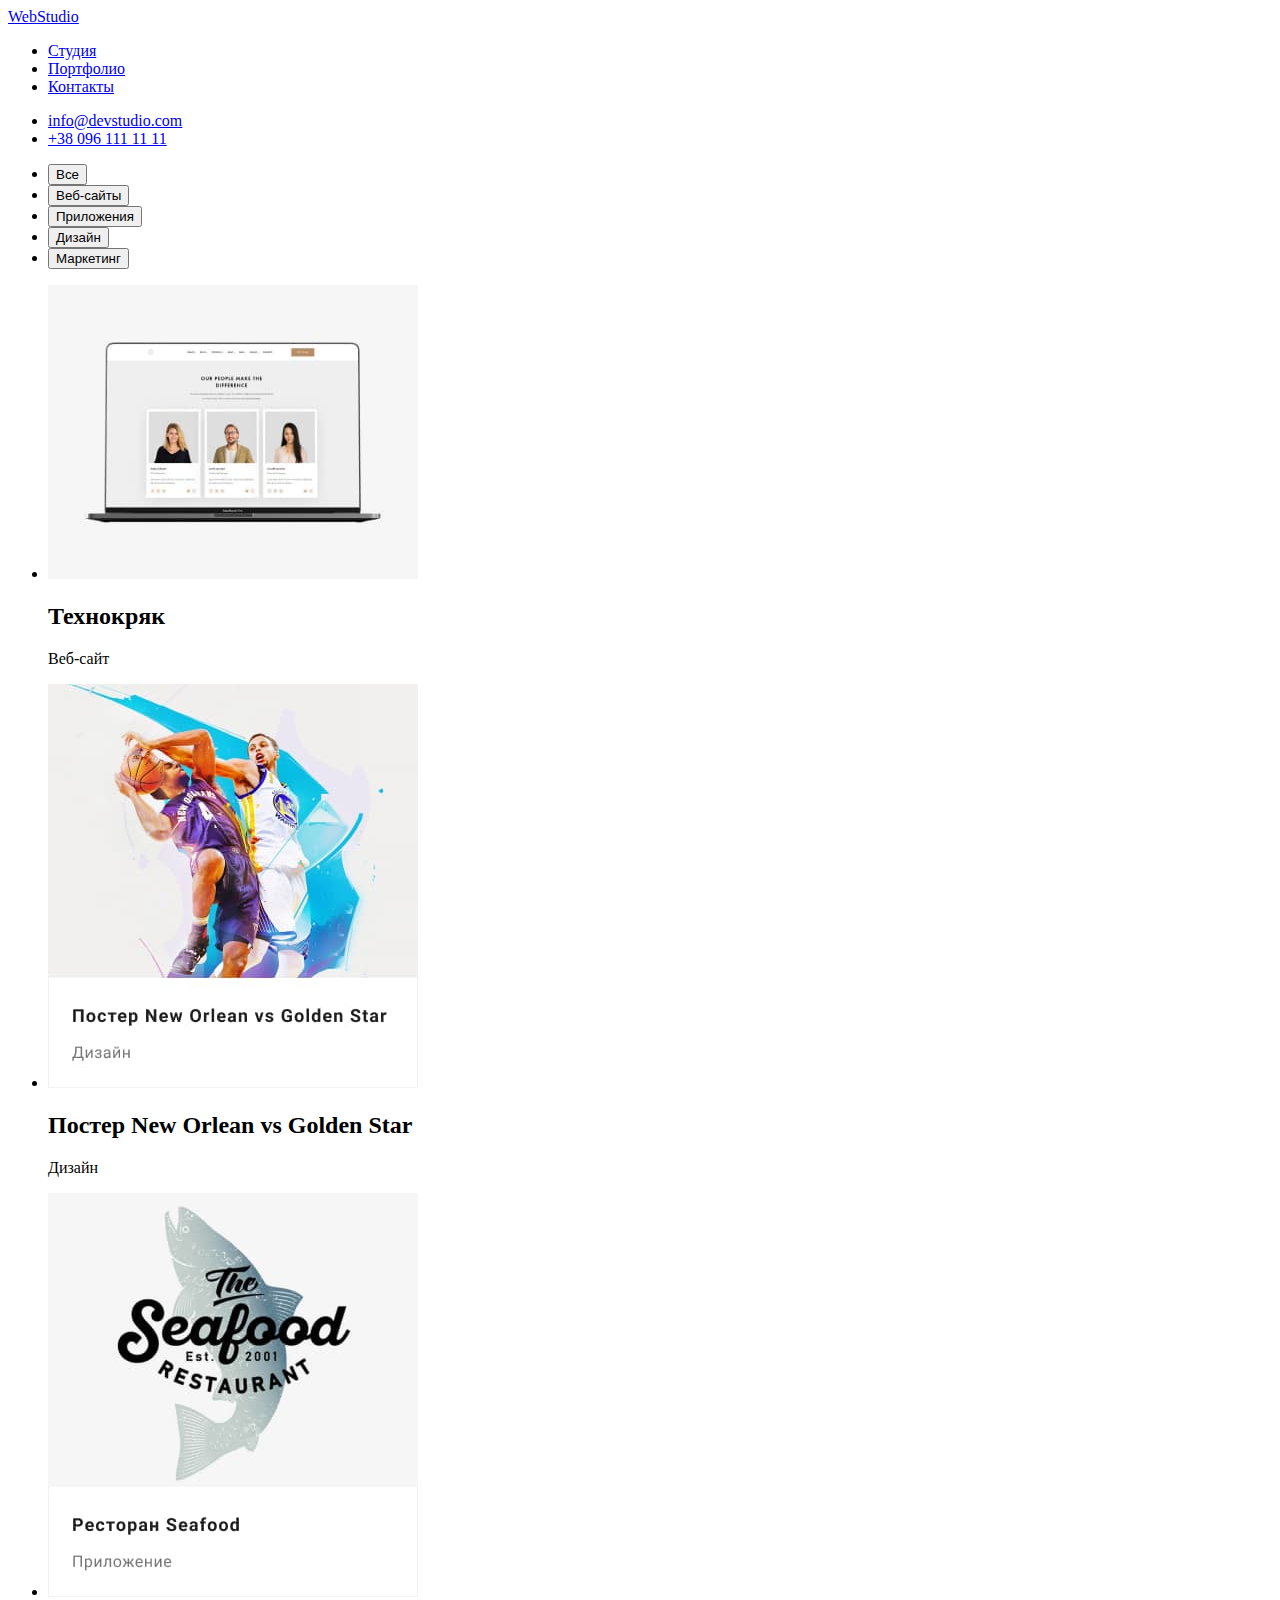
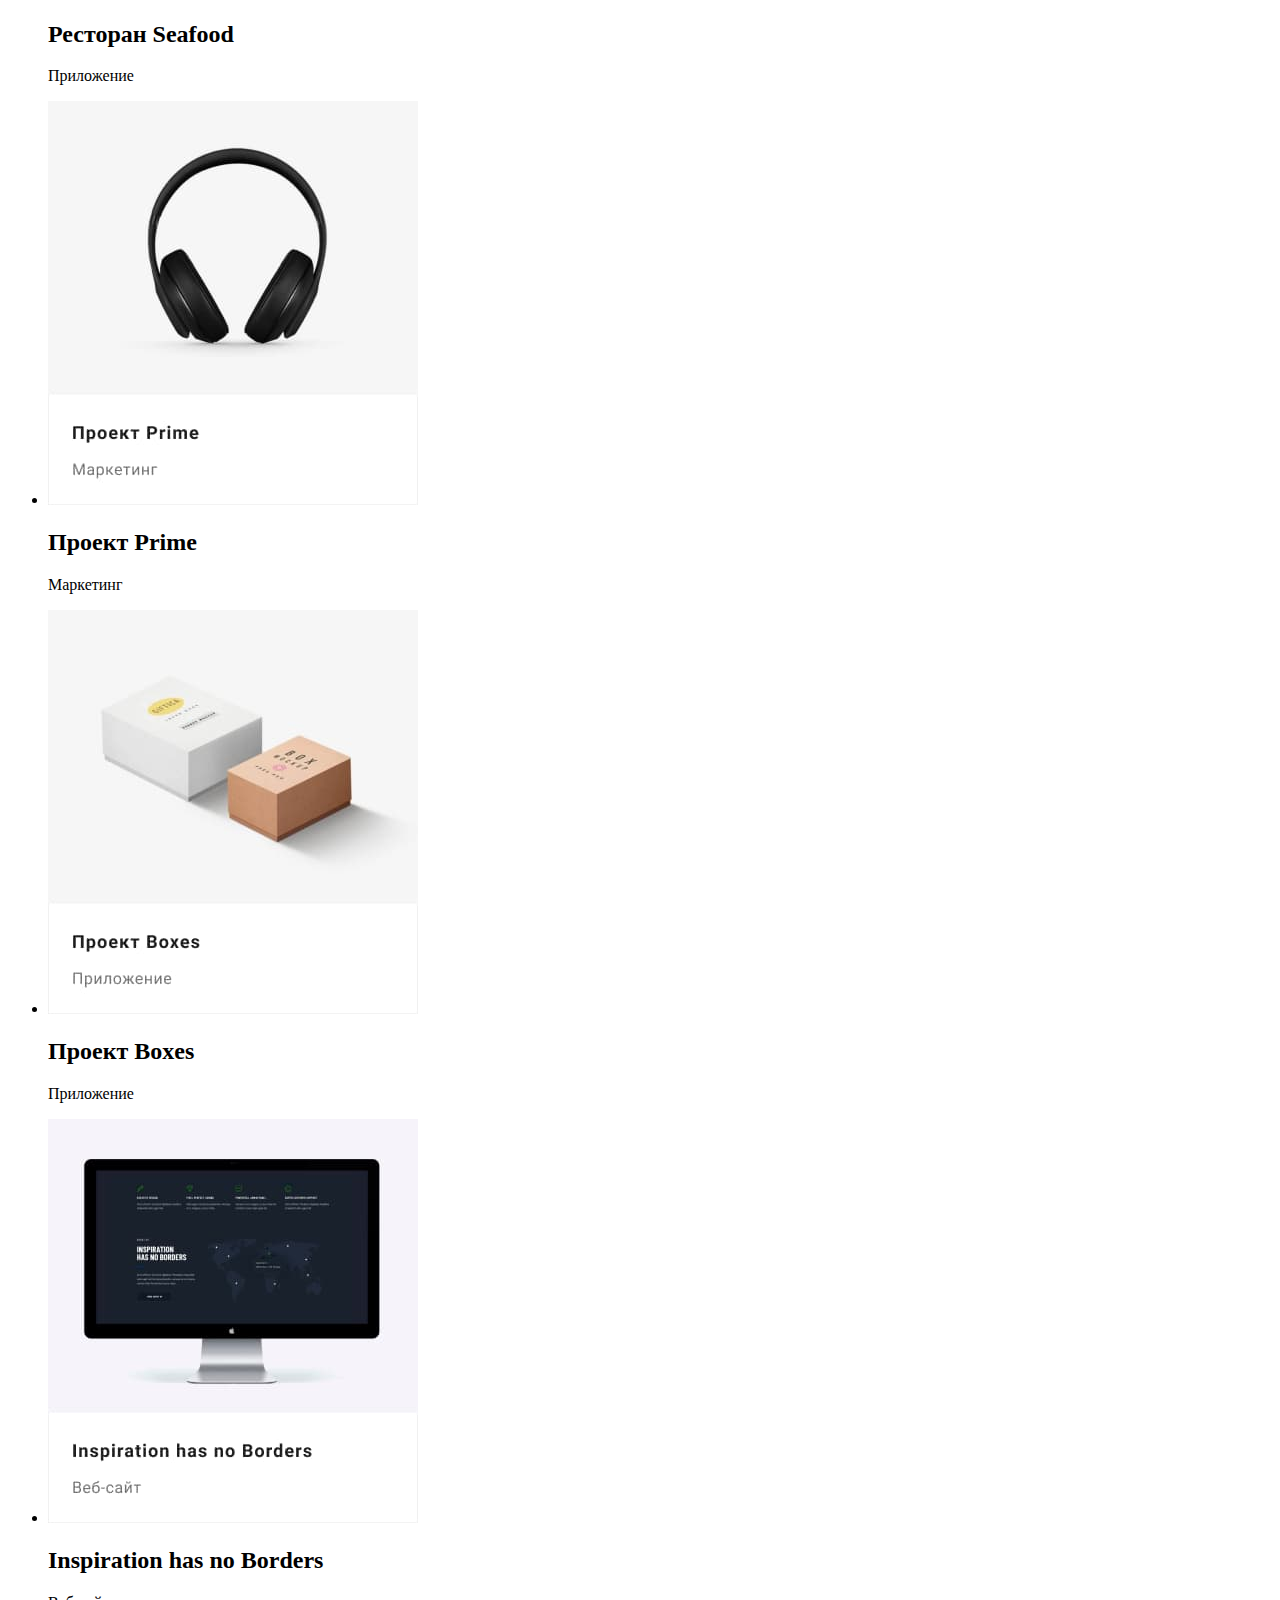
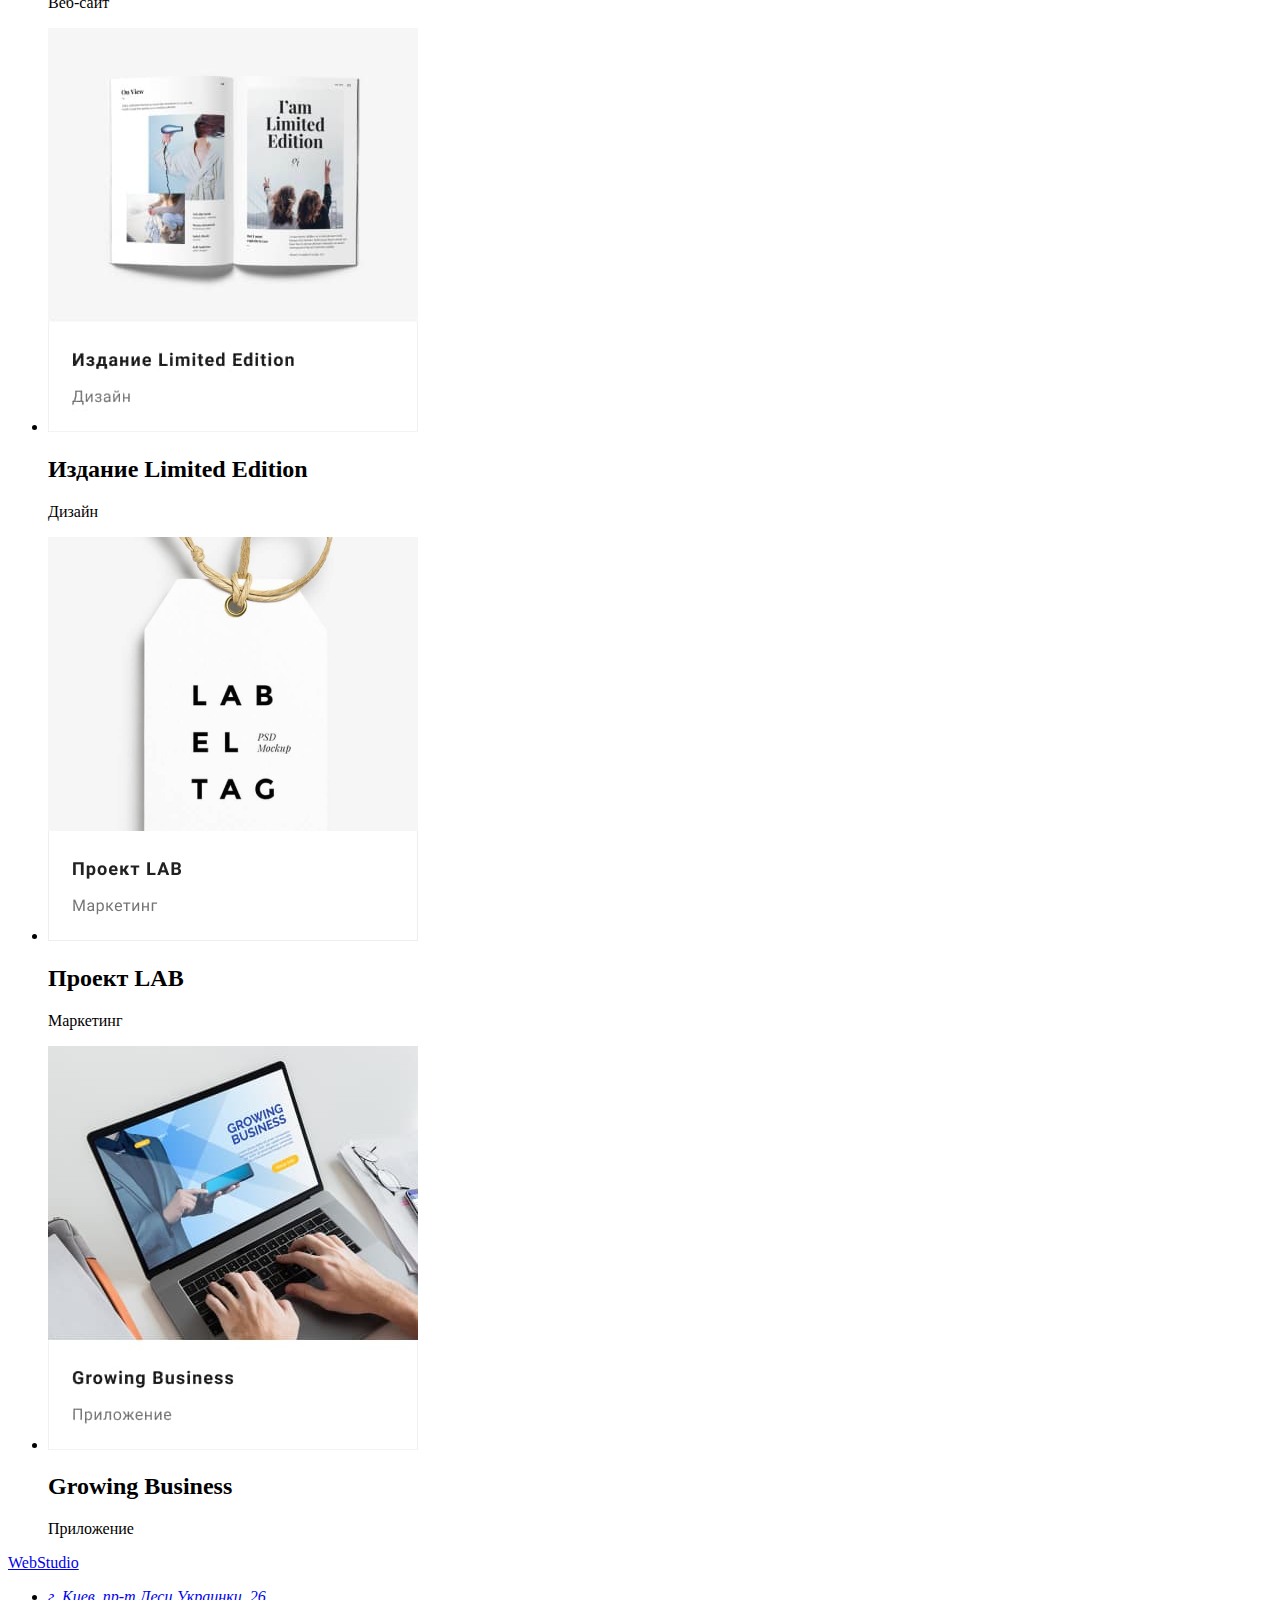
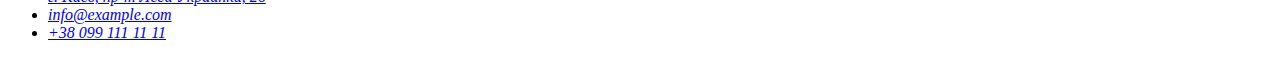
==== portfolio.html @ 93dcf502 "Разметка закончена" ====
<!DOCTYPE html>
<html lang="ru">

<head>
    <meta charset="UTF-8">
    <meta http-equiv="X-UA-Compatible" content="IE=edge">
    <meta name="viewport" content="width=device-width, initial-scale=1.0">
    <title>Document</title>
</head>

<body>

    <!--Верхняя линия-->

    <header>
        <a href="/">WebStudio</a>
        <nav>
            <ul>
                <li><a href="./index.html">Студия</a></li>
                <li><a href="./portfolio.html">Портфолио</a></li>
                <li><a href="#">Контакты</a></li>
            </ul>
        </nav>

        <ul>
            <li><a href="mailto:info@devstudio.com">info@devstudio.com</a></li>
            <li><a href="tel:+380961111111">+38 096 111 11 11</a></li>
        </ul>

    </header>

    <main>

        <!--Фильтр кнопок-->
        <ul>
            <li><button type="button">Все</button></li>
            <li><button type="button">Веб-сайты</button></li>
            <li><button type="button">Приложения</button></li>
            <li><button type="button">Дизайн</button></li>
            <li><button type="button">Маркетинг</button></li>
        </ul>

        <!--Примеры работ-->
        <ul>
            <li>
                <img src="./images/portfolio/portfolio-project-1.jpg" alt="ноутбук на экране которого показана главная страница сайта" width="370" height="294">
                <h2>Технокряк</h2>
                <p>Веб-сайт</p>
            </li>
            <li>
                <img src="./images/portfolio/portfolio-project-2.jpg" alt="два баскетболиста борятся за мяч" width="370" height="404">
                <h2>Постер New Orlean vs Golden Star</h2>
                <p>Дизайн</p>
            </li>
            <li>
                <img src="/images/portfolio/portfolio-project-3.jpg" alt="рыба с текстовым логотипом ресторана" width="370" height="404">
                <h2>Ресторан Seafood</h2>
                <p>Приложение</p>
            </li>
            <li>
                <img src="./images/portfolio/portfolio-project-4.jpg" alt="наушники" width="370" height="404">
                <h2>Проект Prime</h2>
                <p>Маркетинг</p>
            </li>
            <li>
                <img src="./images/portfolio/portfolio-project-5.jpg" alt="две коробки" width="370" height="404">
                <h2>Проект Boxes</h2>
                <p>Приложение</p>
            </li>
            <li>
                <img src="./images/portfolio/portfolio-project-6.jpg" alt="монитор комьютера на экране которого отображается главная страница сайта" width="370" height="404">
                <h2>Inspiration has no Borders</h2>
                <p>Веб-сайт</p>
            </li>
            <li>
                <img src="./images/portfolio/portfolio-project-7.jpg" alt="журнал в котором показыны фото работы" width="370" height="404">
                <h2>Издание Limited Edition</h2>
                <p>Дизайн</p>
            </li>
            <li>
                <img src="./images/portfolio/portfolio-project-8.png" alt="белая лейба проэкта" width="370" height="404">
                <h2>Проект LAB</h2>
                <p>Маркетинг</p>
            </li>
            <li>
                <img src="./images/portfolio/portfolio-project-9.jpg" alt="ноутбук на экране показана главная страница приложения" width="370" height="404">
                <h2>Growing Business</h2>
                <p>Приложение</p>
            </li>
        </ul>

    </main>

    
    <!--Подвал-->

    <footer>
        <a href="/">WebStudio</a>
        <address>
            <ul>
                <li>
                    <a href="https://goo.gl/maps/cAfCM62VBtgG5pma7" target="_blank" rel="noopener noreferrer">г. Киев,
                        пр-т
                        Леси Украинки, 26</a>
                </li>
                <li>
                    <a href="maito:info@example.com">info@example.com</a>
                </li>
                <li>
                    <a href="tel:+380991111111">+38 099 111 11 11</a>
                </li>
            </ul>
        </address>
    </footer>
</body>

</html>
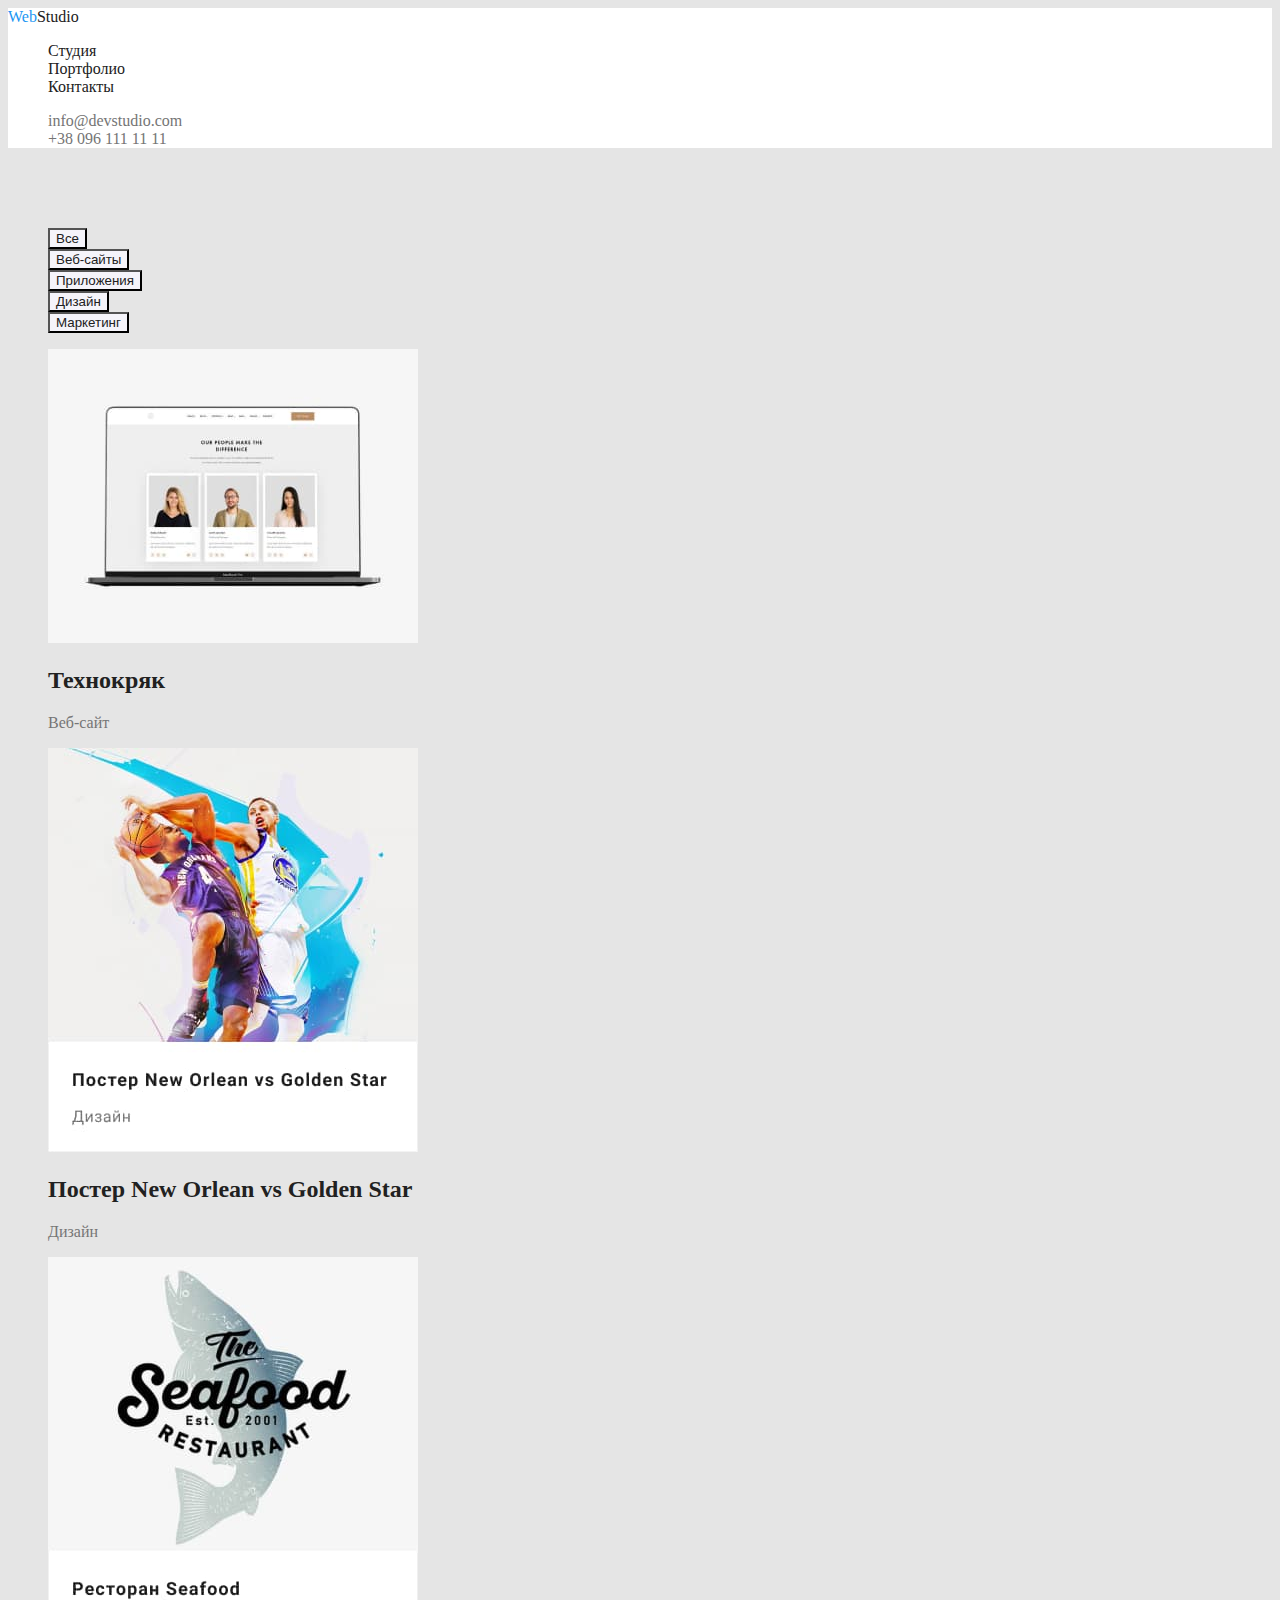
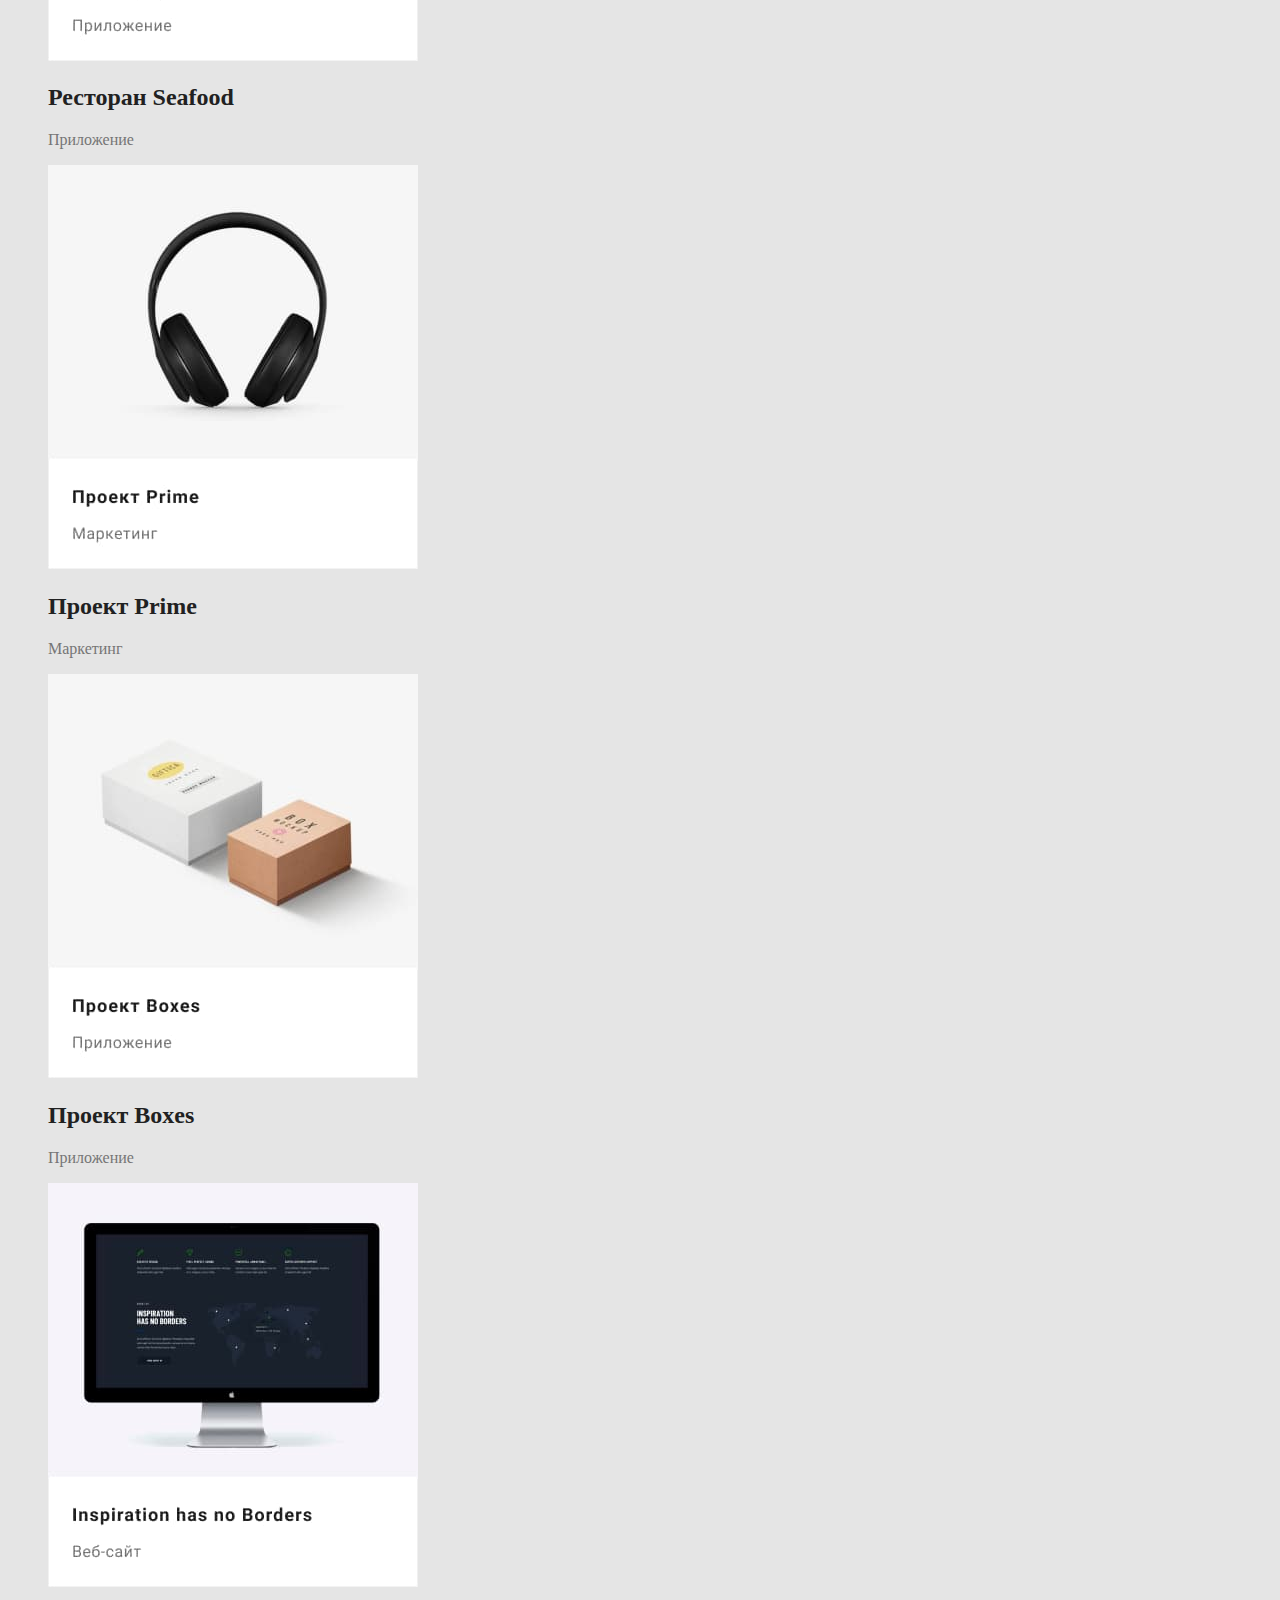
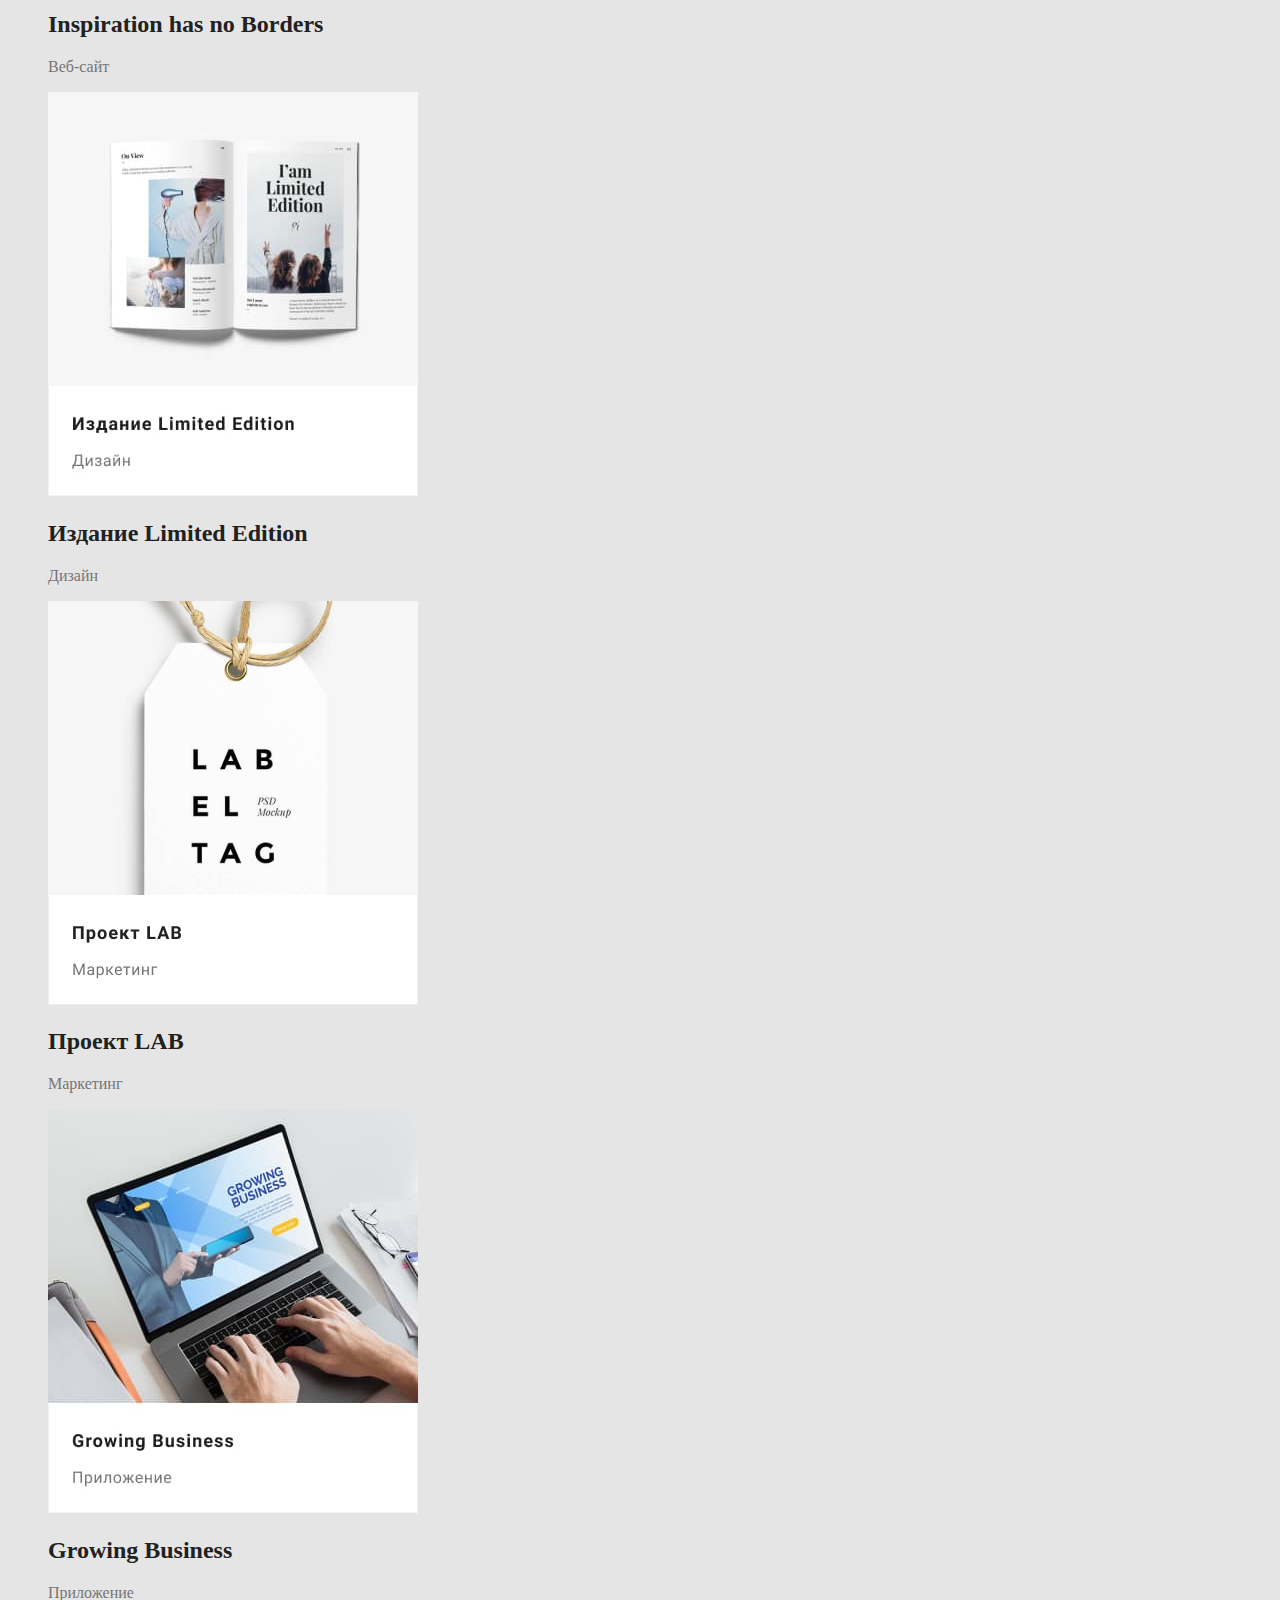
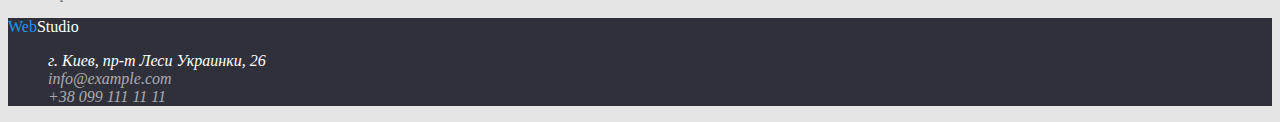
==== commit 70f9d896: "внес в CSS цвета" ====
--- a/portfolio.html
+++ b/portfolio.html
@@ -5,109 +5,121 @@
     <meta charset="UTF-8">
     <meta http-equiv="X-UA-Compatible" content="IE=edge">
     <meta name="viewport" content="width=device-width, initial-scale=1.0">
-    <title>Document</title>
+    <title>WebStudio</title>
+    <link rel="stylesheet" href="./css/styles.css">
 </head>
 
 <body>
 
     <!--Верхняя линия-->
 
-    <header>
-        <a href="/">WebStudio</a>
+    <header class="header-line">
+        <a href="index.html" class="logo"><span class="logo-accent">Web</span>Studio</a>
         <nav>
-            <ul>
-                <li><a href="./index.html">Студия</a></li>
-                <li><a href="./portfolio.html">Портфолио</a></li>
-                <li><a href="#">Контакты</a></li>
+            <ul class="header-nav list">
+                <li><a href="./index.html" class="link">Студия</a></li>
+                <li><a href="./portfolio.html" class="link">Портфолио</a></li>
+                <li><a href="#" class="link">Контакты</a></li>
             </ul>
         </nav>
-
-        <ul>
-            <li><a href="mailto:info@devstudio.com">info@devstudio.com</a></li>
-            <li><a href="tel:+380961111111">+38 096 111 11 11</a></li>
+    
+        <ul class="header-contacts list">
+            <li><a href="mailto:info@devstudio.com" class="link">info@devstudio.com</a></li>
+            <li><a href="tel:+380961111111" class="link">+38 096 111 11 11</a></li>
         </ul>
-
+    
     </header>
 
     <main>
+        <section>
 
-        <!--Фильтр кнопок-->
-        <ul>
-            <li><button type="button">Все</button></li>
-            <li><button type="button">Веб-сайты</button></li>
-            <li><button type="button">Приложения</button></li>
-            <li><button type="button">Дизайн</button></li>
-            <li><button type="button">Маркетинг</button></li>
-        </ul>
+            <h1 class="portfolio-title">Портфолио</h1>
 
-        <!--Примеры работ-->
-        <ul>
-            <li>
-                <img src="./images/portfolio/portfolio-project-1.jpg" alt="ноутбук на экране которого показана главная страница сайта" width="370" height="294">
-                <h2>Технокряк</h2>
-                <p>Веб-сайт</p>
-            </li>
-            <li>
-                <img src="./images/portfolio/portfolio-project-2.jpg" alt="два баскетболиста борятся за мяч" width="370" height="404">
-                <h2>Постер New Orlean vs Golden Star</h2>
-                <p>Дизайн</p>
-            </li>
-            <li>
-                <img src="/images/portfolio/portfolio-project-3.jpg" alt="рыба с текстовым логотипом ресторана" width="370" height="404">
-                <h2>Ресторан Seafood</h2>
-                <p>Приложение</p>
-            </li>
-            <li>
-                <img src="./images/portfolio/portfolio-project-4.jpg" alt="наушники" width="370" height="404">
-                <h2>Проект Prime</h2>
-                <p>Маркетинг</p>
-            </li>
-            <li>
-                <img src="./images/portfolio/portfolio-project-5.jpg" alt="две коробки" width="370" height="404">
-                <h2>Проект Boxes</h2>
-                <p>Приложение</p>
-            </li>
-            <li>
-                <img src="./images/portfolio/portfolio-project-6.jpg" alt="монитор комьютера на экране которого отображается главная страница сайта" width="370" height="404">
-                <h2>Inspiration has no Borders</h2>
-                <p>Веб-сайт</p>
-            </li>
-            <li>
-                <img src="./images/portfolio/portfolio-project-7.jpg" alt="журнал в котором показыны фото работы" width="370" height="404">
-                <h2>Издание Limited Edition</h2>
-                <p>Дизайн</p>
-            </li>
-            <li>
-                <img src="./images/portfolio/portfolio-project-8.png" alt="белая лейба проэкта" width="370" height="404">
-                <h2>Проект LAB</h2>
-                <p>Маркетинг</p>
-            </li>
-            <li>
-                <img src="./images/portfolio/portfolio-project-9.jpg" alt="ноутбук на экране показана главная страница приложения" width="370" height="404">
-                <h2>Growing Business</h2>
-                <p>Приложение</p>
-            </li>
-        </ul>
+            <!--Фильтр кнопок-->
 
+            <ul class="button-list list">
+                <li><button type="button" class="portfolio-button">Все</button></li>
+                <li><button type="button" class="portfolio-button">Веб-сайты</button></li>
+                <li><button type="button" class="portfolio-button">Приложения</button></li>
+                <li><button type="button" class="portfolio-button">Дизайн</button></li>
+                <li><button type="button" class="portfolio-button">Маркетинг</button></li>
+            </ul>
+            
+            <!-- Примеры работ -->
+
+            <ul class="list">
+                <li>
+                    <img src="./images/portfolio/portfolio-project-1.jpg"
+                        alt="ноутбук на экране которого показана главная страница сайта" width="370" height="294">
+                    <h2>Технокряк</h2>
+                    <p class="text">Веб-сайт</p>
+                </li>
+                <li>
+                    <img src="./images/portfolio/portfolio-project-2.jpg" alt="два баскетболиста борятся за мяч" width="370"
+                        height="404">
+                    <h2>Постер New Orlean vs Golden Star</h2>
+                    <p class="text">Дизайн</p>
+                </li>
+                <li>
+                    <img src="/images/portfolio/portfolio-project-3.jpg" alt="рыба с текстовым логотипом ресторана" width="370"
+                        height="404">
+                    <h2>Ресторан Seafood</h2>
+                    <p class="text">Приложение</p>
+                </li>
+                <li>
+                    <img src="./images/portfolio/portfolio-project-4.jpg" alt="наушники" width="370" height="404">
+                    <h2>Проект Prime</h2>
+                    <p class="text">Маркетинг</p>
+                </li>
+                <li>
+                    <img src="./images/portfolio/portfolio-project-5.jpg" alt="две коробки" width="370" height="404">
+                    <h2>Проект Boxes</h2>
+                    <p class="text">Приложение</p>
+                </li>
+                <li>
+                    <img src="./images/portfolio/portfolio-project-6.jpg"
+                        alt="монитор комьютера на экране которого отображается главная страница сайта" width="370" height="404">
+                    <h2>Inspiration has no Borders</h2>
+                    <p class="text">Веб-сайт</p>
+                </li>
+                <li>
+                    <img src="./images/portfolio/portfolio-project-7.jpg" alt="журнал в котором показыны фото работы" width="370"
+                        height="404">
+                    <h2>Издание Limited Edition</h2>
+                    <p class="text">Дизайн</p>
+                </li>
+                <li>
+                    <img src="./images/portfolio/portfolio-project-8.png" alt="белая лейба проэкта" width="370" height="404">
+                    <h2>Проект LAB</h2>
+                    <p class="text">Маркетинг</p>
+                </li>
+                <li>
+                    <img src="./images/portfolio/portfolio-project-9.jpg"
+                        alt="ноутбук на экране показана главная страница приложения" width="370" height="404">
+                    <h2>Growing Business</h2>
+                    <p class="text">Приложение</p>
+                </li>
+            </ul>
+        </section>
     </main>
 
     
     <!--Подвал-->
 
-    <footer>
-        <a href="/">WebStudio</a>
+    <footer class="footer-line">
+        <a href="index.html" class="footer-logo"><span class="logo-accent">Web</span>Studio</a>
         <address>
-            <ul>
+            <ul class="footer-list list">
                 <li>
-                    <a href="https://goo.gl/maps/cAfCM62VBtgG5pma7" target="_blank" rel="noopener noreferrer">г. Киев,
-                        пр-т
+                    <a href="https://goo.gl/maps/cAfCM62VBtgG5pma7" class="footer-address link" target="_blank"
+                        rel="noopener noreferrer">г. Киев, пр-т
                         Леси Украинки, 26</a>
                 </li>
                 <li>
-                    <a href="maito:info@example.com">info@example.com</a>
+                    <a href="maito:info@example.com" class="link">info@example.com</a>
                 </li>
                 <li>
-                    <a href="tel:+380991111111">+38 099 111 11 11</a>
+                    <a href="tel:+380991111111" class="link">+38 099 111 11 11</a>
                 </li>
             </ul>
         </address>
--- a/css/styles.css
+++ b/css/styles.css
@@ -0,0 +1,153 @@
+/* основно цвет текста (заголовки) #212121 */
+/* вторичный цвет текста #757575 */
+/* акцент #2196F3 */
+/* белый цвет текста #FFFFFF */
+/* белый цвет с прозрачностью (футер)  rgba(255, 255, 255, 0.6) */
+/* основной цвет страницы  #E5E5E5 */
+/* вторичный цвет страницы #F5F4FA */
+/* фон секций герой и футер #2F303A */
+
+:root {
+    --title-text-color: #212121;
+    --secondary-text-color: #757575;
+    --accent-color: #2196F3;
+    --white-color: #FFFFFF;
+    --white-transparent: rgba(255, 255, 255, 0.6);
+    --main-page-color: #E5E5E5;
+    --secondary-page-color: #F5F4FA;
+    --hero-footer-color: #2F303A;
+    --button-hover: #188CE8;
+
+}
+
+/* общие */
+
+body {
+    background-color: var(--main-page-color);
+    color: var(--title-text-color);
+    font-family 
+}
+
+.link {
+    text-decoration: none;
+}
+
+.list {
+    list-style: none;
+}
+
+.text {
+    color: var(--secondary-text-color);
+}
+
+
+/* логотип */
+
+.logo {
+    color: var(--title-text-color);
+    text-decoration: none;
+}
+
+.footer-line .footer-logo {
+    color: var(--white-color);
+    text-decoration: none;
+}
+
+.logo-accent {
+    color: var(--accent-color);
+}
+
+/* Верхняя линия (header) */
+
+.header-line {
+    background-color: var(--white-color);
+}
+
+.header-nav a {
+    color: var(--title-text-color);
+}
+.header-nav .link:hover,
+.header-nav .link:focus {
+    color: var(--accent-color);
+}
+
+.header-contacts .link {
+    color: var(--secondary-text-color);
+}
+
+.header-contacts .link:hover,
+.header-contacts .link:focus {
+    color: var(--accent-color);
+}
+
+/*Шапка (hero) */
+
+.hero {
+    background-color: var(--hero-footer-color);
+}
+.hero-title {
+    color: var(--white-color);
+}
+.hero-button {
+    background-color: var(--accent-color);
+    color: var(--white-color);
+    cursor:pointer;
+}
+
+.hero-button:hover,
+.hero-button:focus {
+    background-color: var(--button-hover);
+    color: var(--white-color);
+}
+
+/* Особенности */
+
+/* Наша команда */
+
+.our-team {
+    background-color: var(--secondary-page-color);
+}
+
+/* подвал (footer) */
+
+.footer-line {
+    background-color: var(--hero-footer-color);
+}
+
+.list .footer-address {
+    color: var(--white-color);
+}
+.footer-line a {
+    color: var(--white-transparent);
+}
+.footer-list a:hover,
+.footer-list a:focus {
+    color: var(--accent-color);
+}
+
+
+/* ПОРТФОЛИО */
+
+
+.portfolio-title {
+    visibility: hidden
+}
+
+/* фильтр кнопок */
+
+.portfolio-button {
+    background-color: var(--secondary-page-color);
+    color: var(--title-text-color);
+    cursor: pointer;
+}
+
+.portfolio-button:hover,
+.portfolio-button:focus {
+    background-color: var(--accent-color);
+    color: var(--white-color);
+}
+
+
+
+
+
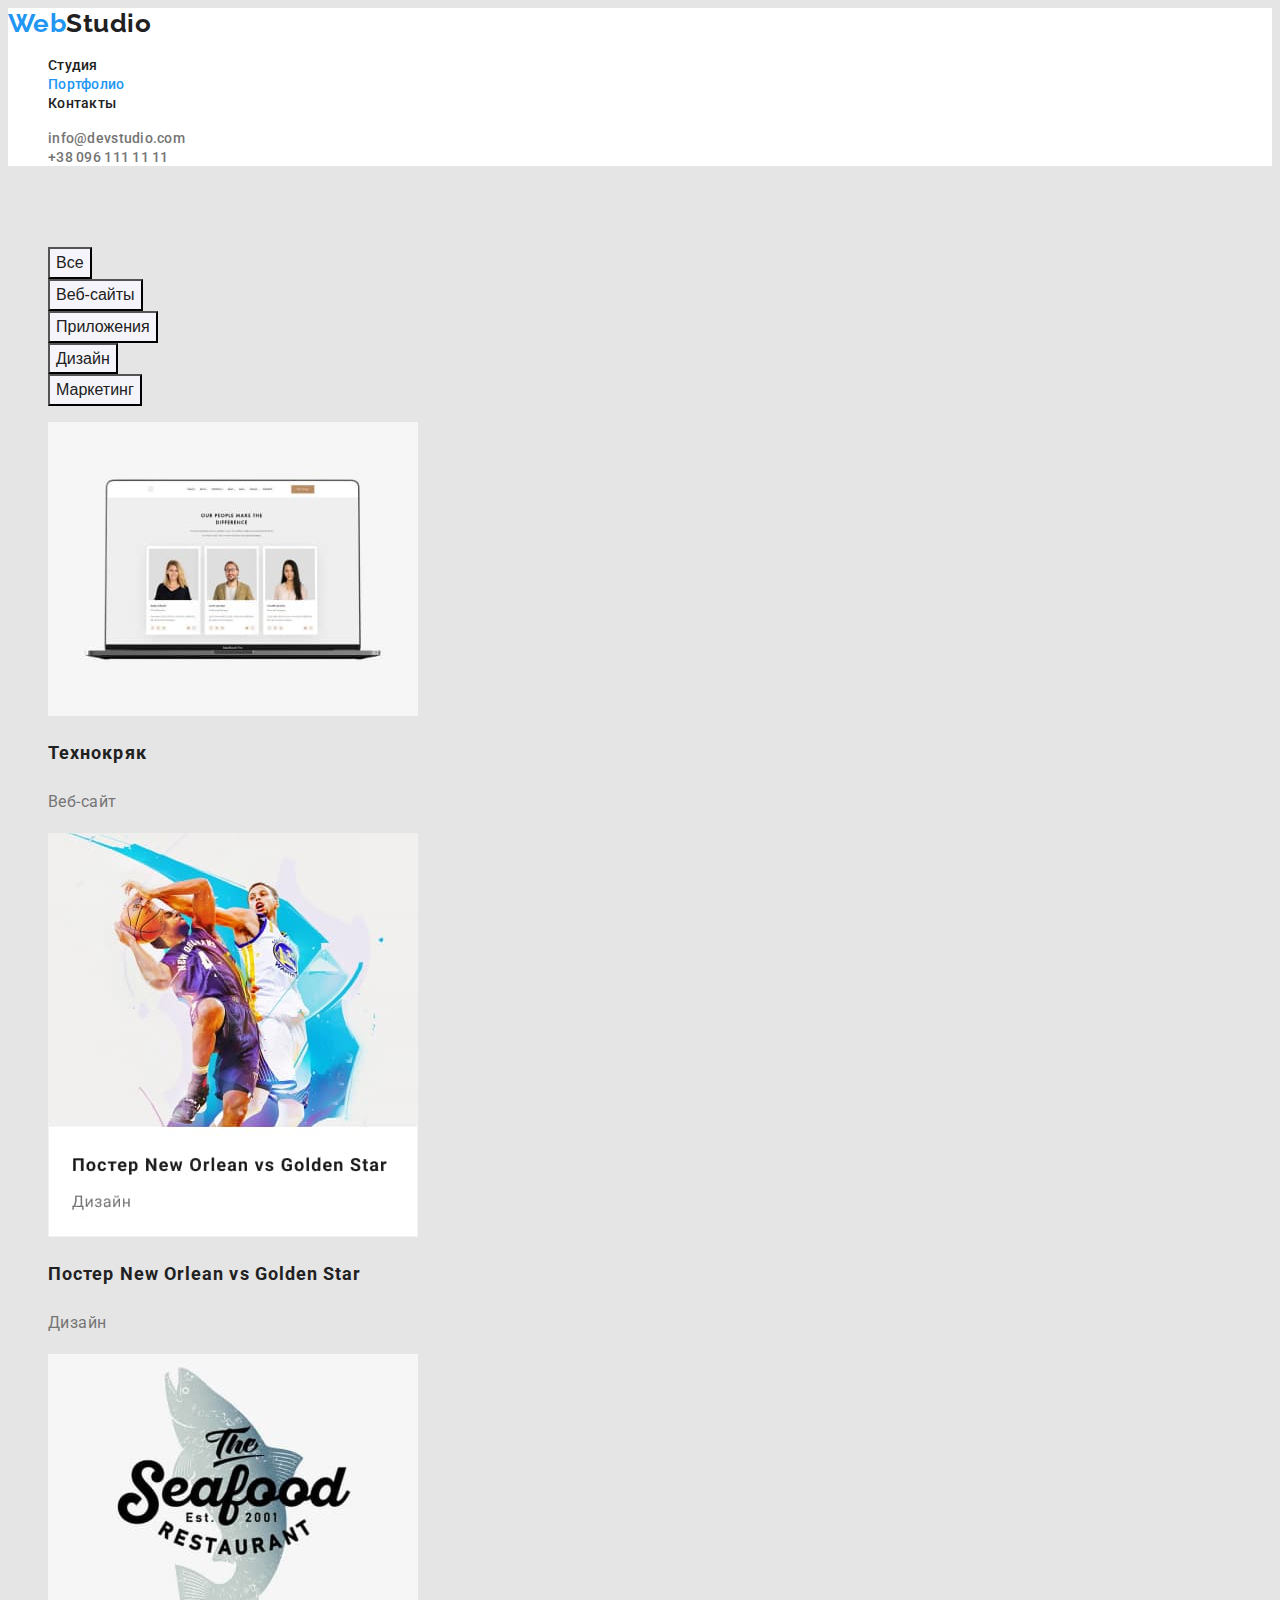
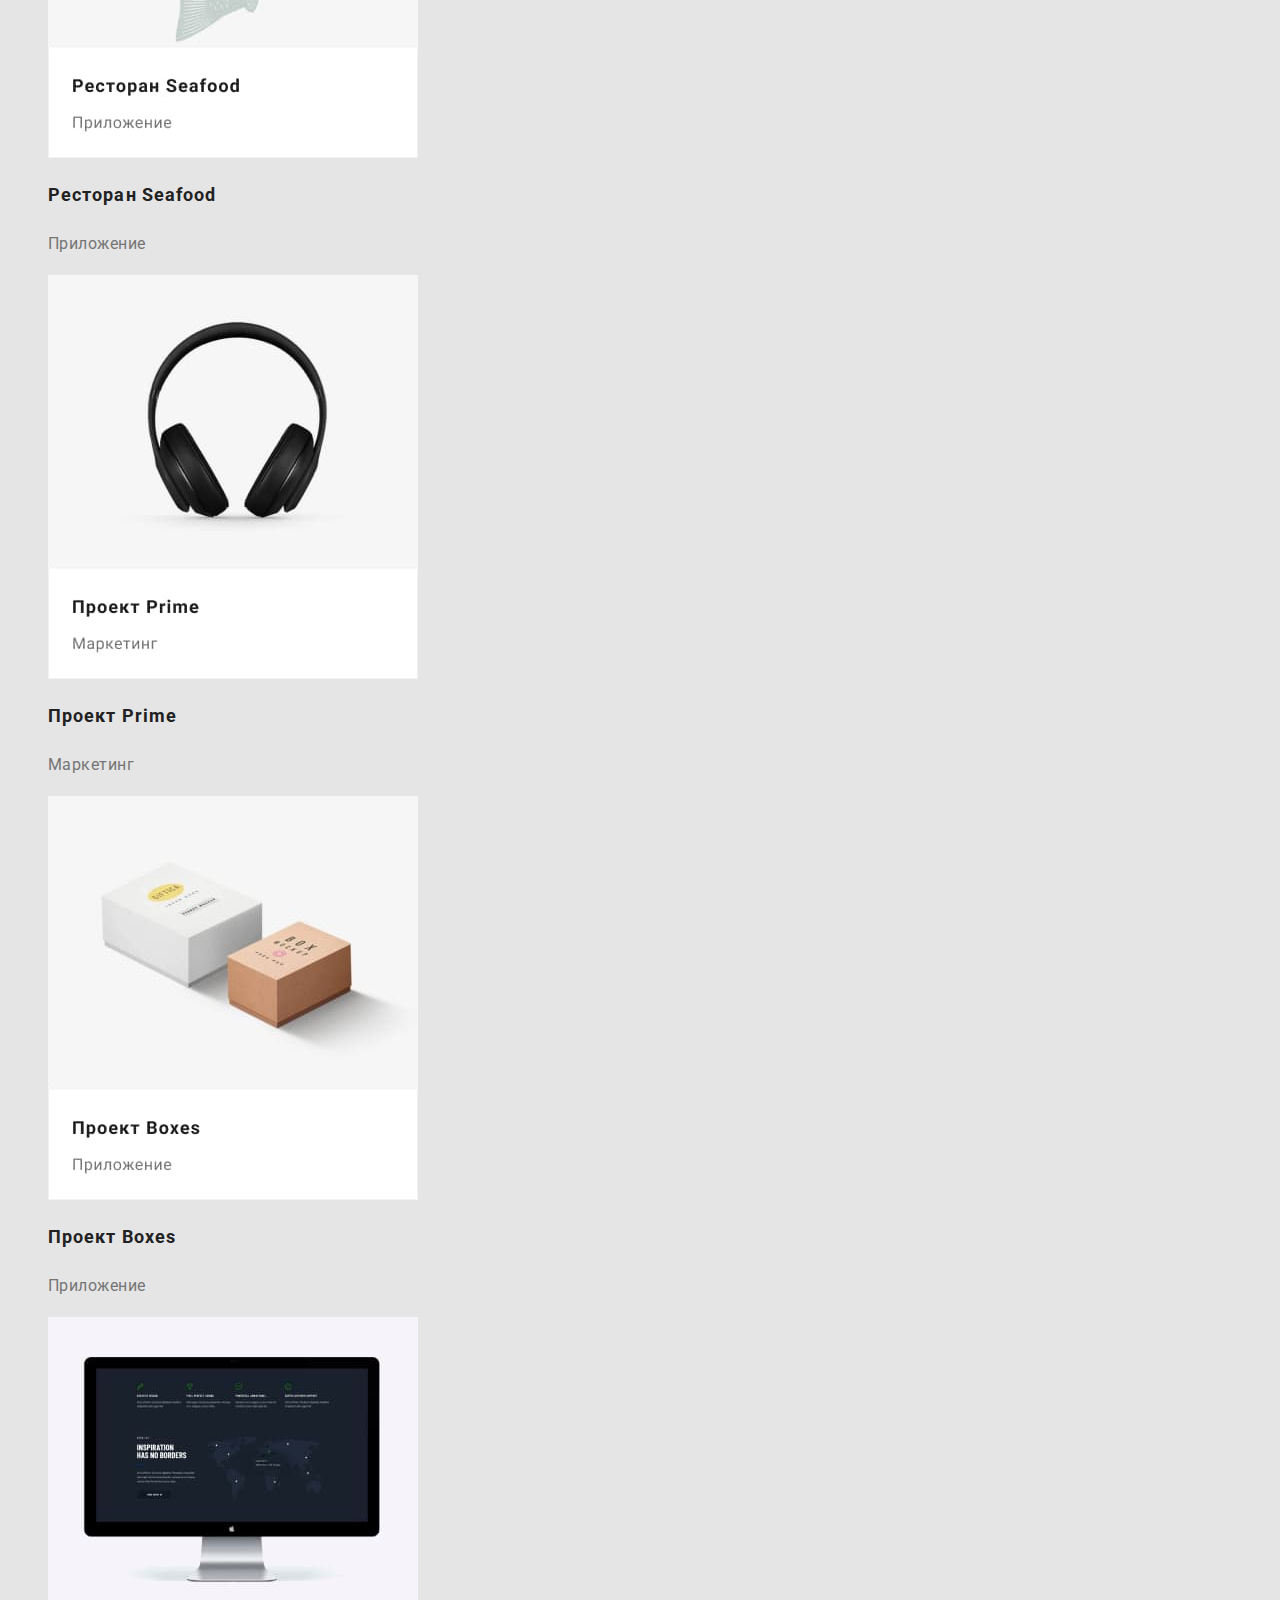
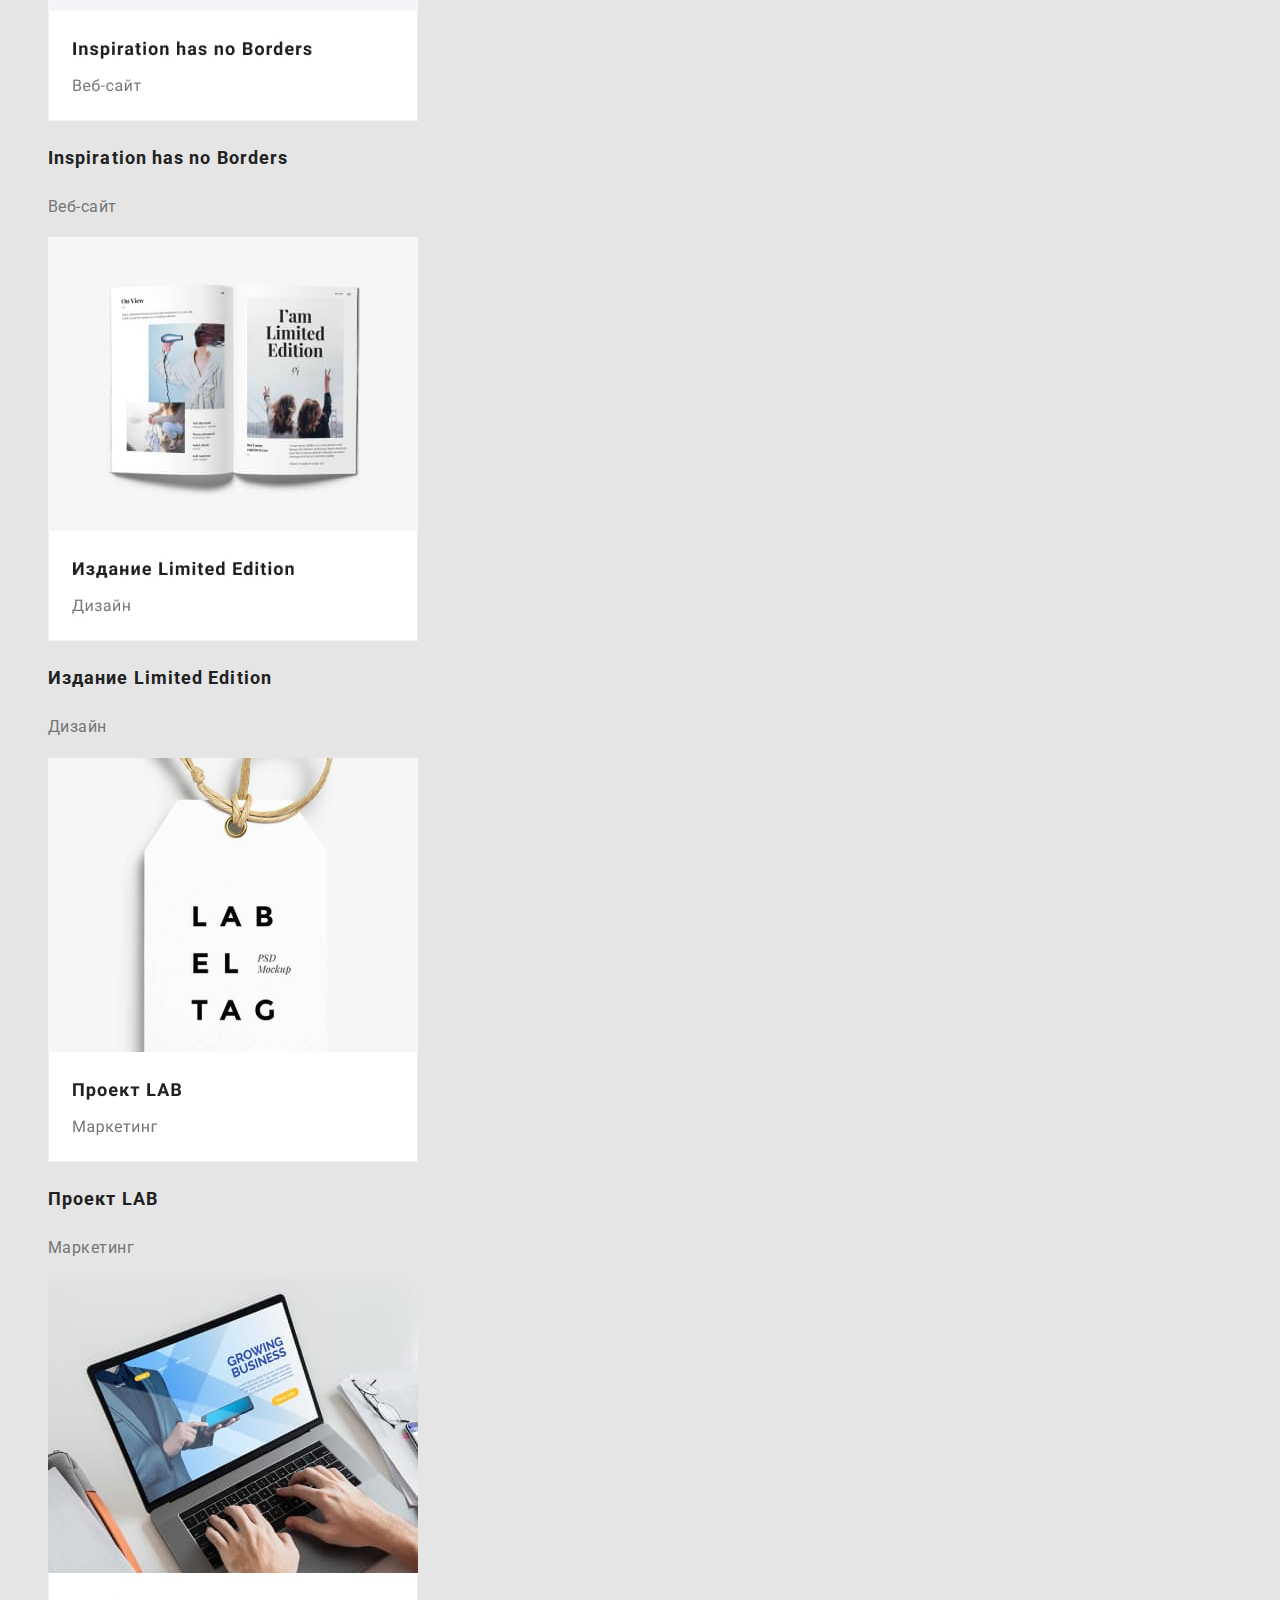
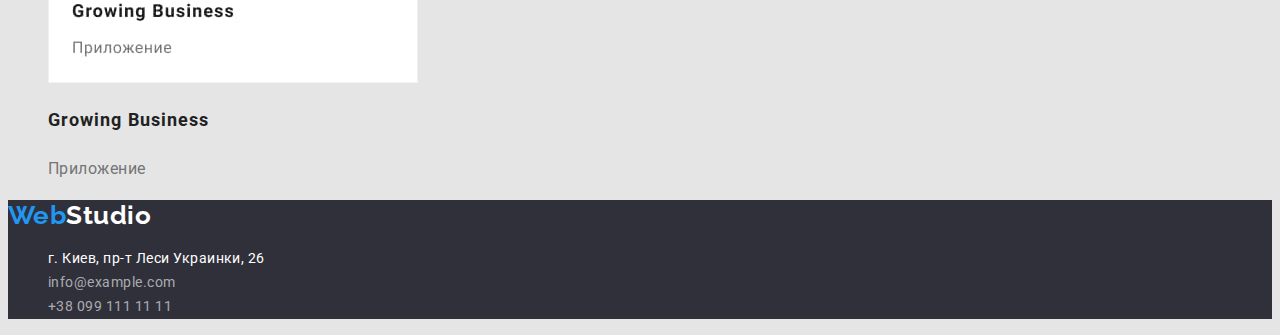
==== commit a74e78db: "Готово" ====
--- a/portfolio.html
+++ b/portfolio.html
@@ -6,6 +6,8 @@
     <meta http-equiv="X-UA-Compatible" content="IE=edge">
     <meta name="viewport" content="width=device-width, initial-scale=1.0">
     <title>WebStudio</title>
+    <link href="https://fonts.googleapis.com/css2?family=Raleway:wght@700&family=Roboto:wght@400;500;700;900&display=swap"
+        rel="stylesheet">
     <link rel="stylesheet" href="./css/styles.css">
 </head>
 
@@ -18,7 +20,7 @@
         <nav>
             <ul class="header-nav list">
                 <li><a href="./index.html" class="link">Студия</a></li>
-                <li><a href="./portfolio.html" class="link">Портфолио</a></li>
+                <li><a href="./portfolio.html" class="link current">Портфолио</a></li>
                 <li><a href="#" class="link">Контакты</a></li>
             </ul>
         </nav>
@@ -38,65 +40,65 @@
             <!--Фильтр кнопок-->
 
             <ul class="button-list list">
-                <li><button type="button" class="portfolio-button">Все</button></li>
-                <li><button type="button" class="portfolio-button">Веб-сайты</button></li>
-                <li><button type="button" class="portfolio-button">Приложения</button></li>
-                <li><button type="button" class="portfolio-button">Дизайн</button></li>
-                <li><button type="button" class="portfolio-button">Маркетинг</button></li>
+                <li><button type="button" class="button">Все</button></li>
+                <li><button type="button" class="button">Веб-сайты</button></li>
+                <li><button type="button" class="button">Приложения</button></li>
+                <li><button type="button" class="button">Дизайн</button></li>
+                <li><button type="button" class="button">Маркетинг</button></li>
             </ul>
             
             <!-- Примеры работ -->
 
-            <ul class="list">
+            <ul class="work-list list">
                 <li>
                     <img src="./images/portfolio/portfolio-project-1.jpg"
                         alt="ноутбук на экране которого показана главная страница сайта" width="370" height="294">
-                    <h2>Технокряк</h2>
+                    <h2 class="title">Технокряк</h2>
                     <p class="text">Веб-сайт</p>
                 </li>
                 <li>
                     <img src="./images/portfolio/portfolio-project-2.jpg" alt="два баскетболиста борятся за мяч" width="370"
                         height="404">
-                    <h2>Постер New Orlean vs Golden Star</h2>
+                    <h2 class="title">Постер New Orlean vs Golden Star</h2>
                     <p class="text">Дизайн</p>
                 </li>
                 <li>
                     <img src="/images/portfolio/portfolio-project-3.jpg" alt="рыба с текстовым логотипом ресторана" width="370"
                         height="404">
-                    <h2>Ресторан Seafood</h2>
+                    <h2 class="title">Ресторан Seafood</h2>
                     <p class="text">Приложение</p>
                 </li>
                 <li>
                     <img src="./images/portfolio/portfolio-project-4.jpg" alt="наушники" width="370" height="404">
-                    <h2>Проект Prime</h2>
+                    <h2 class="title">Проект Prime</h2>
                     <p class="text">Маркетинг</p>
                 </li>
                 <li>
                     <img src="./images/portfolio/portfolio-project-5.jpg" alt="две коробки" width="370" height="404">
-                    <h2>Проект Boxes</h2>
+                    <h2 class="title">Проект Boxes</h2>
                     <p class="text">Приложение</p>
                 </li>
                 <li>
                     <img src="./images/portfolio/portfolio-project-6.jpg"
                         alt="монитор комьютера на экране которого отображается главная страница сайта" width="370" height="404">
-                    <h2>Inspiration has no Borders</h2>
+                    <h2 class="title">Inspiration has no Borders</h2>
                     <p class="text">Веб-сайт</p>
                 </li>
                 <li>
                     <img src="./images/portfolio/portfolio-project-7.jpg" alt="журнал в котором показыны фото работы" width="370"
                         height="404">
-                    <h2>Издание Limited Edition</h2>
+                    <h2 class="title">Издание Limited Edition</h2>
                     <p class="text">Дизайн</p>
                 </li>
                 <li>
                     <img src="./images/portfolio/portfolio-project-8.png" alt="белая лейба проэкта" width="370" height="404">
-                    <h2>Проект LAB</h2>
+                    <h2 class="title">Проект LAB</h2>
                     <p class="text">Маркетинг</p>
                 </li>
                 <li>
                     <img src="./images/portfolio/portfolio-project-9.jpg"
                         alt="ноутбук на экране показана главная страница приложения" width="370" height="404">
-                    <h2>Growing Business</h2>
+                    <h2 class="title">Growing Business</h2>
                     <p class="text">Приложение</p>
                 </li>
             </ul>
--- a/css/styles.css
+++ b/css/styles.css
@@ -25,7 +25,10 @@
 body {
     background-color: var(--main-page-color);
     color: var(--title-text-color);
-    font-family 
+
+    font-family: Roboto, sans-serif;
+    letter-spacing: 0.03em;
+    font-weight: 700;
 }
 
 .link {
@@ -46,11 +49,19 @@
 .logo {
     color: var(--title-text-color);
     text-decoration: none;
+    font-family: Raleway, sans-serif;
+    font-size: 26px;
+    line-height: 1.19;
+        
 }
 
 .footer-line .footer-logo {
     color: var(--white-color);
     text-decoration: none;
+
+    font-family: Raleway, sans-serif;
+    font-size: 26px;
+    line-height: 1.19;
 }
 
 .logo-accent {
@@ -63,8 +74,17 @@
     background-color: var(--white-color);
 }
 
+.header-line .link.current {
+    color: var(--accent-color);
+}
+
 .header-nav a {
     color: var(--title-text-color);
+
+    font-weight: 500;
+    font-size: 14px;
+    line-height: 1.14;
+    letter-spacing: 0.02em;
 }
 .header-nav .link:hover,
 .header-nav .link:focus {
@@ -73,6 +93,11 @@
 
 .header-contacts .link {
     color: var(--secondary-text-color);
+
+    font-weight: 500;
+    font-size: 14px;
+    line-height: 1.14;
+    letter-spacing: 0.02em;
 }
 
 .header-contacts .link:hover,
@@ -87,11 +112,23 @@
 }
 .hero-title {
     color: var(--white-color);
+
+    font-weight: 900;
+    font-size: 44px;
+    line-height: 1.36;
+    text-align: center;
+    letter-spacing: 0.06em;
+    text-transform: uppercase;
 }
 .hero-button {
     background-color: var(--accent-color);
     color: var(--white-color);
     cursor:pointer;
+
+    font-size: 16px;
+    line-height: 1.87;
+    text-align: center; 
+    letter-spacing: 0.06em;
 }
 
 .hero-button:hover,
@@ -102,24 +139,70 @@
 
 /* Особенности */
 
+.peculiarities-list .title {
+    font-size: 14px;
+    line-height: 1.14;
+    text-transform: uppercase;
+}
+
+.peculiarities-list .text {
+    font-weight: 400;
+    font-size: 14px;
+    line-height: 1.71;
+}
+
+/* Чем мы занимаемся */
+
+.headline {
+    font-size: 36px;
+    line-height: 1.16;
+    text-align: center;
+}
+
 /* Наша команда */
 
 .our-team {
     background-color: var(--secondary-page-color);
 }
 
+.our-team .title {
+    font-size: 36px;
+    line-height: 42px;
+    text-align: center;
+}
+
+.team-list .employees {
+    font-weight: 500;
+    font-size: 16px;
+    line-height: 1.19px;
+    text-align: center;
+}
+
+.team-list .text {
+    font-weight: 400;
+    font-size: 16px;
+    line-height: 1.19px;
+    text-align: center;
+}
+
 /* подвал (footer) */
 
 .footer-line {
     background-color: var(--hero-footer-color);
 }
 
-.list .footer-address {
-    color: var(--white-color);
-}
-.footer-line a {
+.footer-list .footer-address {
+    color: var(--white-color);
+}
+
+.footer-list a {
     color: var(--white-transparent);
-}
+    font-style: normal;
+    font-weight: 400;
+    font-size: 14px;
+    line-height: 1.71;
+}
+
 .footer-list a:hover,
 .footer-list a:focus {
     color: var(--accent-color);
@@ -135,19 +218,40 @@
 
 /* фильтр кнопок */
 
-.portfolio-button {
+.button-list .button {
     background-color: var(--secondary-page-color);
     color: var(--title-text-color);
     cursor: pointer;
-}
-
-.portfolio-button:hover,
-.portfolio-button:focus {
+
+    font-weight: 500;
+    line-height: 1.62;
+    font-size: 16px;
+    text-align: center;
+}
+
+.button-list button:hover,
+.button-list button:focus {
     background-color: var(--accent-color);
     color: var(--white-color);
 }
 
-
-
-
-
+/* Примеры работ */
+
+.work-list .title {
+    font-size: 18px;
+        line-height: 2;
+        letter-spacing: 0.06em;
+}
+
+.work-list .text {
+    font-weight: 400;
+    font-size: 16px;
+    line-height: 1.87;
+}
+
+
+
+
+
+
+
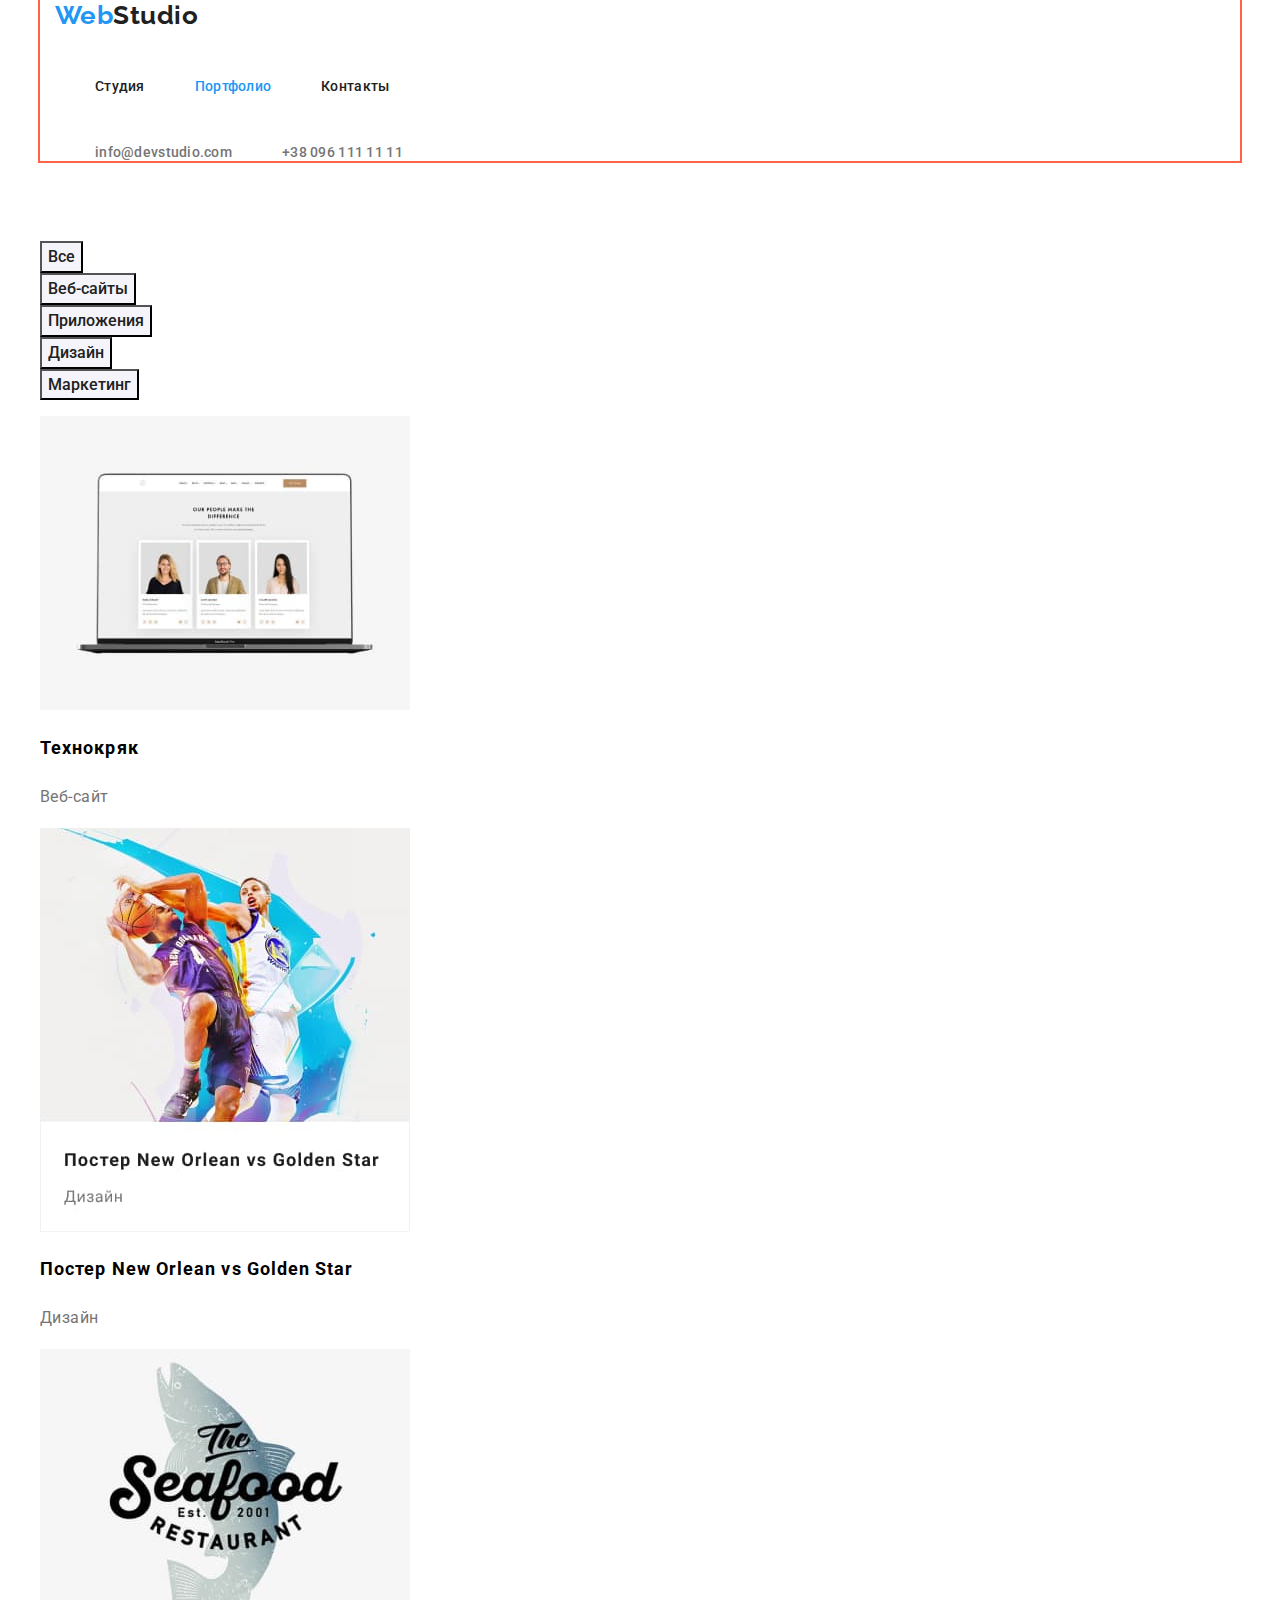
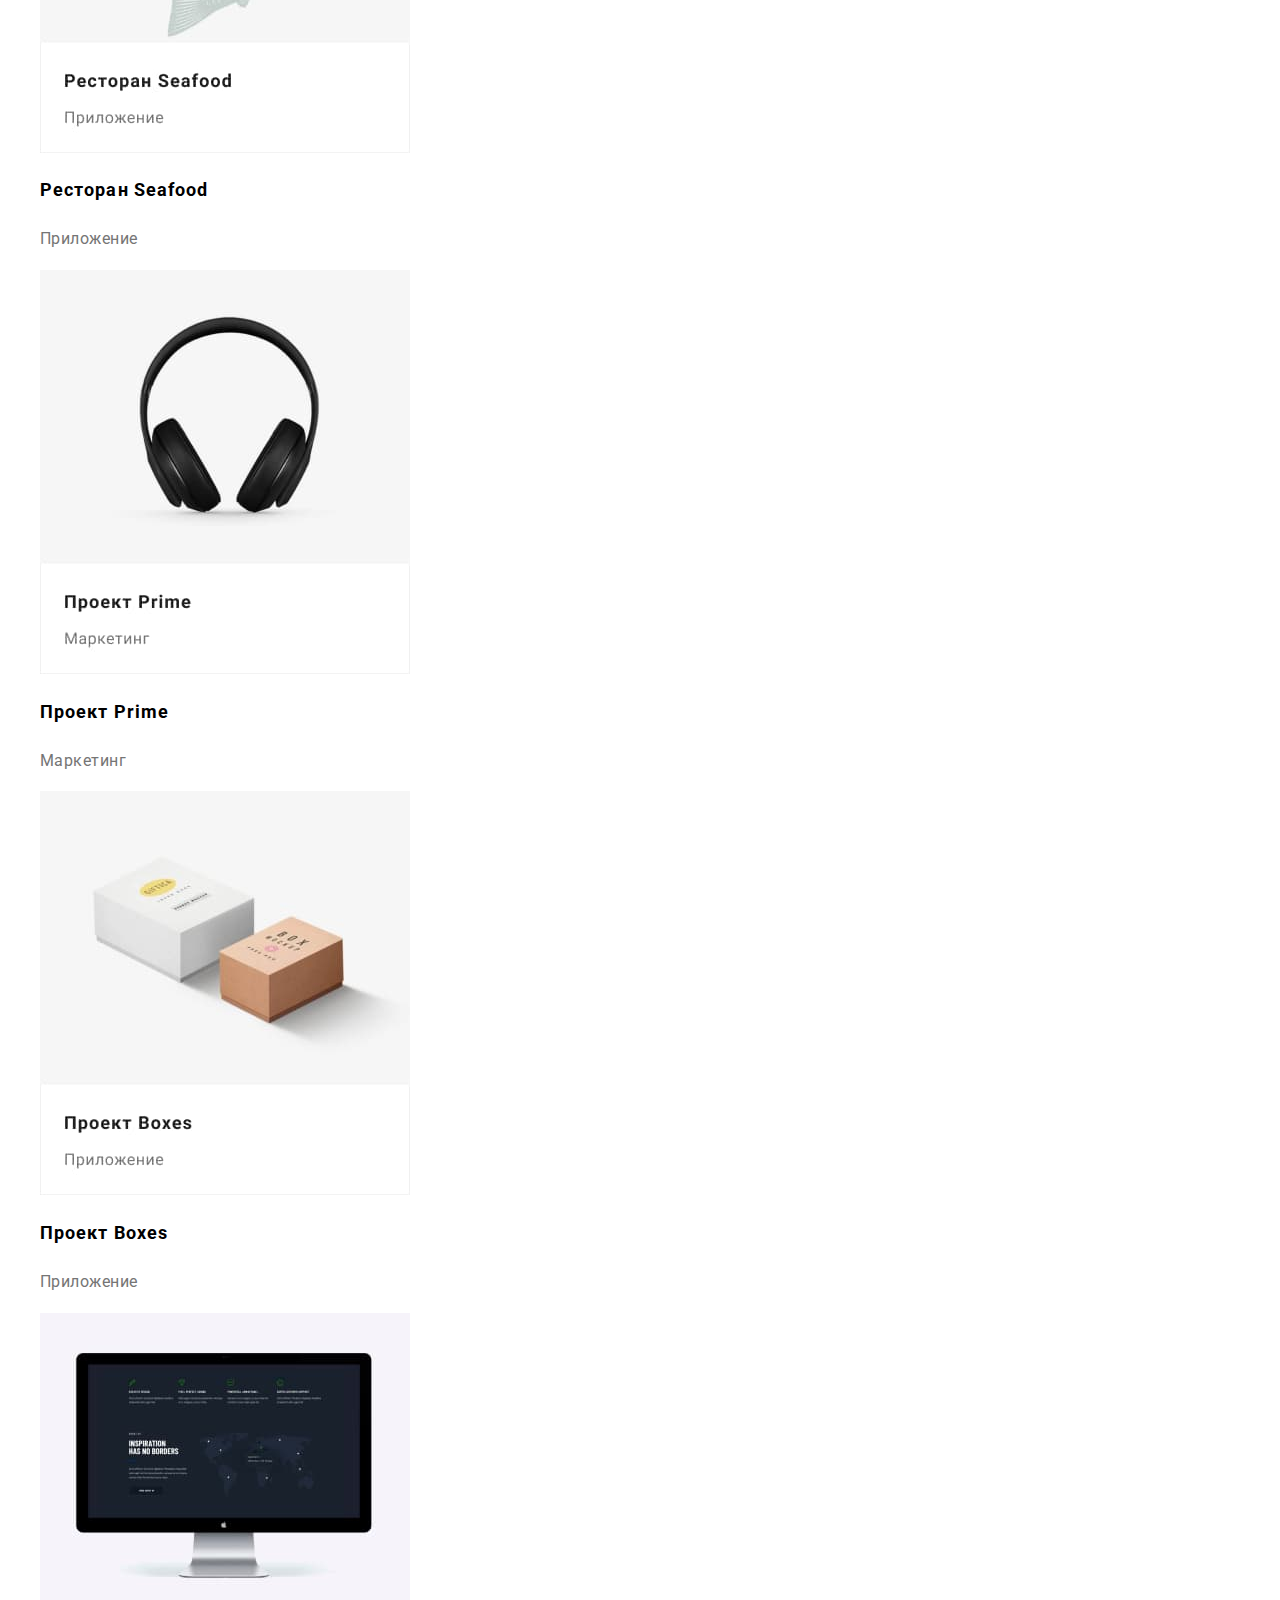
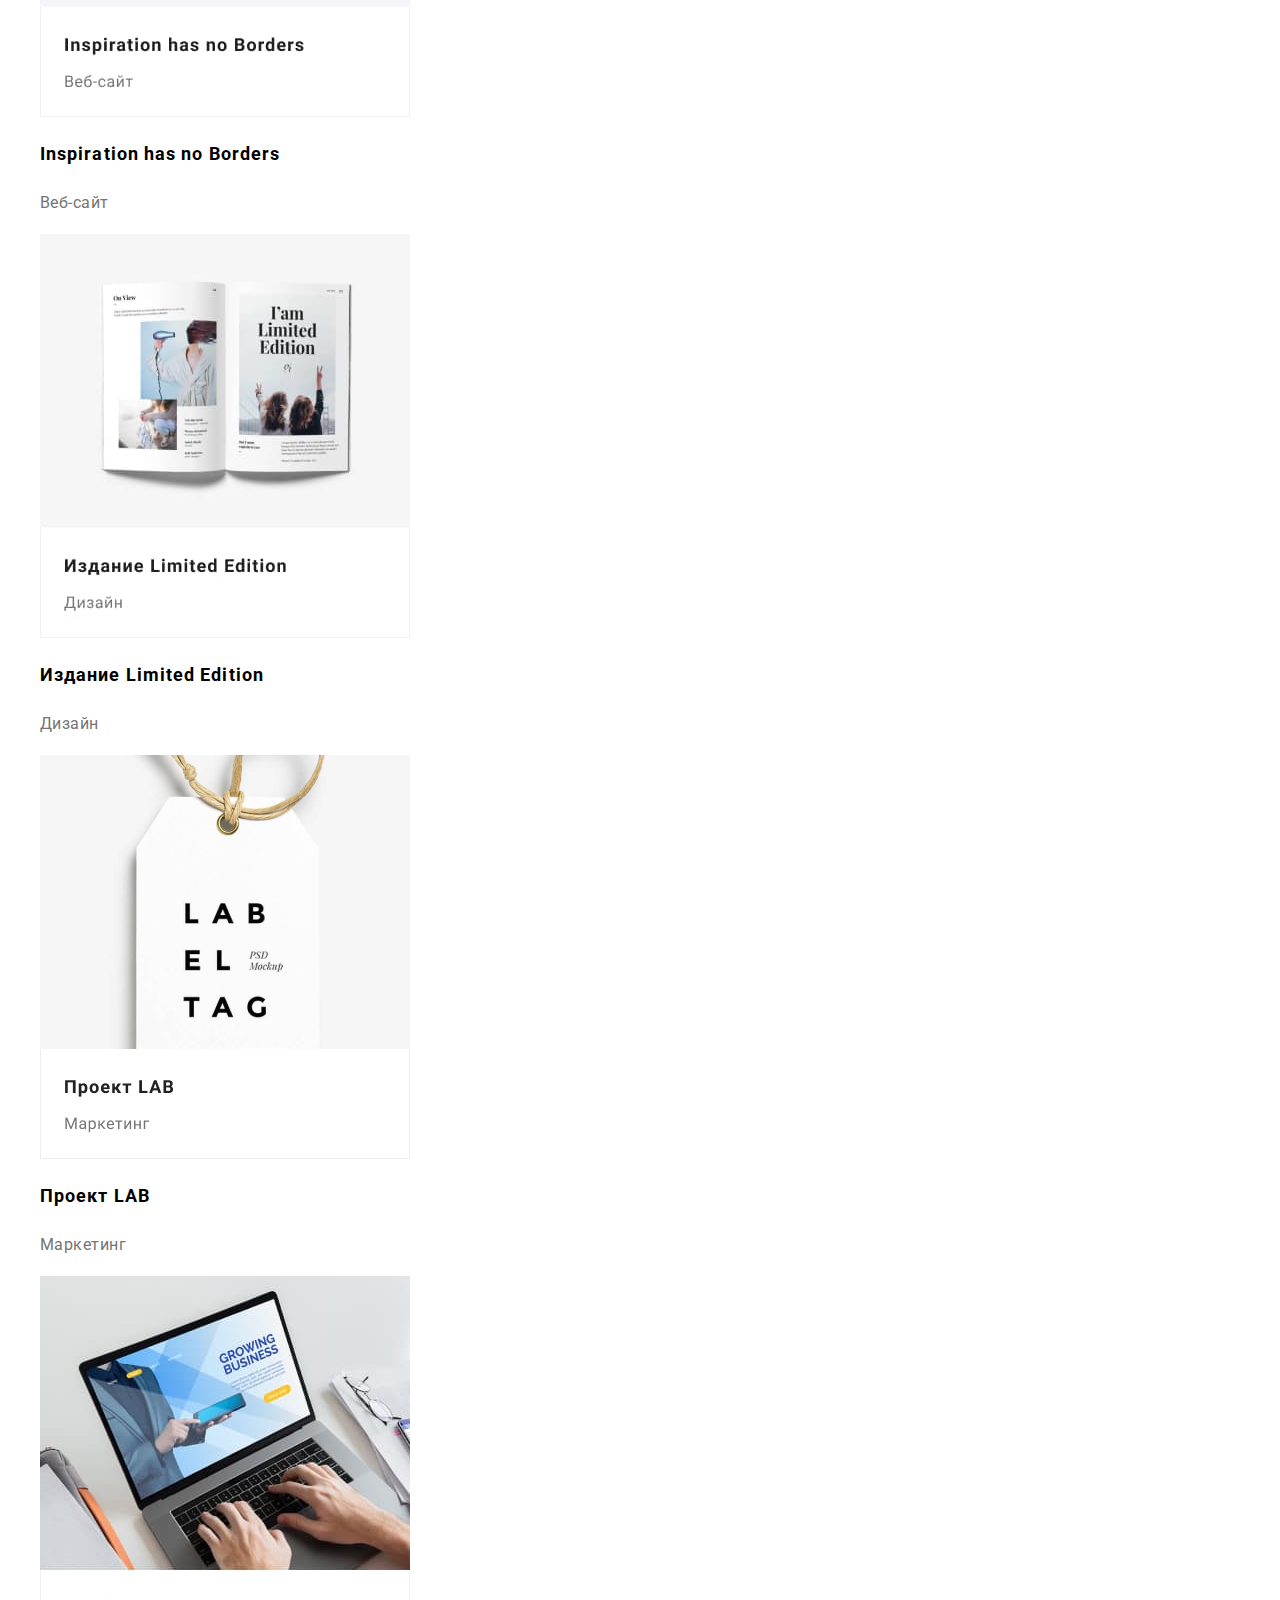
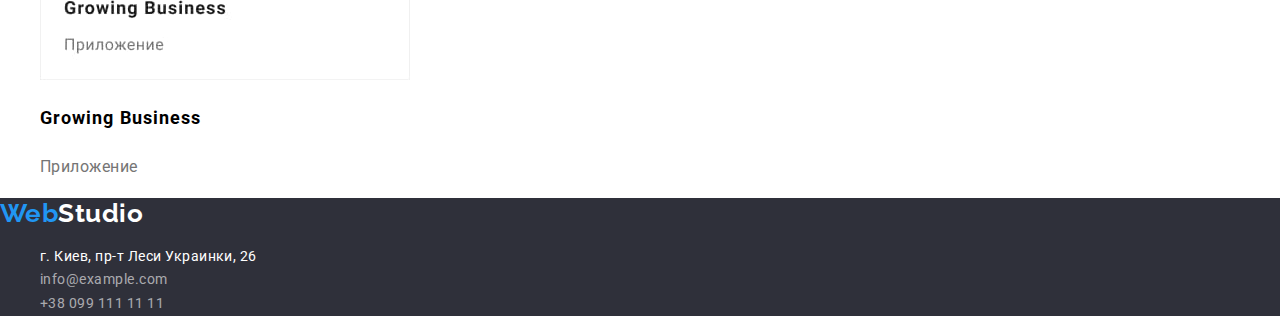
==== commit 7cbdc608: "Check 1" ====
--- a/portfolio.html
+++ b/portfolio.html
@@ -1,131 +1,178 @@
 <!DOCTYPE html>
 <html lang="ru">
+  <head>
+    <meta charset="UTF-8" />
+    <meta http-equiv="X-UA-Compatible" content="IE=edge" />
+    <meta name="viewport" content="width=device-width, initial-scale=1.0" />
+    <title>WebStudio</title>
+    <link
+      href="https://fonts.googleapis.com/css2?family=Raleway:wght@700&family=Roboto:wght@400;500;700;900&display=swap"
+      rel="stylesheet"
+    />
+    <link
+      rel="stylesheet"
+      href="https://cdnjs.cloudflare.com/ajax/libs/modern-normalize/1.1.0/modern-normalize.min.css"
+    />
+    <link rel="stylesheet" href="./css/styles.css" />
+  </head>
 
-<head>
-    <meta charset="UTF-8">
-    <meta http-equiv="X-UA-Compatible" content="IE=edge">
-    <meta name="viewport" content="width=device-width, initial-scale=1.0">
-    <title>WebStudio</title>
-    <link href="https://fonts.googleapis.com/css2?family=Raleway:wght@700&family=Roboto:wght@400;500;700;900&display=swap"
-        rel="stylesheet">
-    <link rel="stylesheet" href="./css/styles.css">
-</head>
-
-<body>
-
+  <body>
     <!--Верхняя линия-->
 
     <header class="header-line">
+      <div class="container">
         <a href="index.html" class="logo"><span class="logo-accent">Web</span>Studio</a>
         <nav>
-            <ul class="header-nav list">
-                <li><a href="./index.html" class="link">Студия</a></li>
-                <li><a href="./portfolio.html" class="link current">Портфолио</a></li>
-                <li><a href="#" class="link">Контакты</a></li>
-            </ul>
+          <ul class="header-nav list">
+            <li class="item"><a href="./index.html" class="link">Студия</a></li>
+            <li class="item"><a href="./portfolio.html" class="link current">Портфолио</a></li>
+            <li class="item"><a href="#" class="link">Контакты</a></li>
+          </ul>
         </nav>
-    
+
         <ul class="header-contacts list">
-            <li><a href="mailto:info@devstudio.com" class="link">info@devstudio.com</a></li>
-            <li><a href="tel:+380961111111" class="link">+38 096 111 11 11</a></li>
+          <li class="item">
+            <a href="mailto:info@devstudio.com" class="link">info@devstudio.com</a>
+          </li>
+          <li class="item"><a href="tel:+380961111111" class="link">+38 096 111 11 11</a></li>
         </ul>
-    
+      </div>
     </header>
 
     <main>
-        <section>
+      <section>
+        <h1 class="portfolio-title">Портфолио</h1>
 
-            <h1 class="portfolio-title">Портфолио</h1>
+        <!--Фильтр кнопок-->
 
-            <!--Фильтр кнопок-->
+        <ul class="button-list list">
+          <li><button type="button" class="button">Все</button></li>
+          <li><button type="button" class="button">Веб-сайты</button></li>
+          <li><button type="button" class="button">Приложения</button></li>
+          <li><button type="button" class="button">Дизайн</button></li>
+          <li><button type="button" class="button">Маркетинг</button></li>
+        </ul>
 
-            <ul class="button-list list">
-                <li><button type="button" class="button">Все</button></li>
-                <li><button type="button" class="button">Веб-сайты</button></li>
-                <li><button type="button" class="button">Приложения</button></li>
-                <li><button type="button" class="button">Дизайн</button></li>
-                <li><button type="button" class="button">Маркетинг</button></li>
-            </ul>
-            
-            <!-- Примеры работ -->
+        <!-- Примеры работ -->
 
-            <ul class="work-list list">
-                <li>
-                    <img src="./images/portfolio/portfolio-project-1.jpg"
-                        alt="ноутбук на экране которого показана главная страница сайта" width="370" height="294">
-                    <h2 class="title">Технокряк</h2>
-                    <p class="text">Веб-сайт</p>
-                </li>
-                <li>
-                    <img src="./images/portfolio/portfolio-project-2.jpg" alt="два баскетболиста борятся за мяч" width="370"
-                        height="404">
-                    <h2 class="title">Постер New Orlean vs Golden Star</h2>
-                    <p class="text">Дизайн</p>
-                </li>
-                <li>
-                    <img src="/images/portfolio/portfolio-project-3.jpg" alt="рыба с текстовым логотипом ресторана" width="370"
-                        height="404">
-                    <h2 class="title">Ресторан Seafood</h2>
-                    <p class="text">Приложение</p>
-                </li>
-                <li>
-                    <img src="./images/portfolio/portfolio-project-4.jpg" alt="наушники" width="370" height="404">
-                    <h2 class="title">Проект Prime</h2>
-                    <p class="text">Маркетинг</p>
-                </li>
-                <li>
-                    <img src="./images/portfolio/portfolio-project-5.jpg" alt="две коробки" width="370" height="404">
-                    <h2 class="title">Проект Boxes</h2>
-                    <p class="text">Приложение</p>
-                </li>
-                <li>
-                    <img src="./images/portfolio/portfolio-project-6.jpg"
-                        alt="монитор комьютера на экране которого отображается главная страница сайта" width="370" height="404">
-                    <h2 class="title">Inspiration has no Borders</h2>
-                    <p class="text">Веб-сайт</p>
-                </li>
-                <li>
-                    <img src="./images/portfolio/portfolio-project-7.jpg" alt="журнал в котором показыны фото работы" width="370"
-                        height="404">
-                    <h2 class="title">Издание Limited Edition</h2>
-                    <p class="text">Дизайн</p>
-                </li>
-                <li>
-                    <img src="./images/portfolio/portfolio-project-8.png" alt="белая лейба проэкта" width="370" height="404">
-                    <h2 class="title">Проект LAB</h2>
-                    <p class="text">Маркетинг</p>
-                </li>
-                <li>
-                    <img src="./images/portfolio/portfolio-project-9.jpg"
-                        alt="ноутбук на экране показана главная страница приложения" width="370" height="404">
-                    <h2 class="title">Growing Business</h2>
-                    <p class="text">Приложение</p>
-                </li>
-            </ul>
-        </section>
+        <ul class="work-list list">
+          <li>
+            <img
+              src="./images/portfolio/portfolio-project-1.jpg"
+              alt="ноутбук на экране которого показана главная страница сайта"
+              width="370"
+              height="294"
+            />
+            <h2 class="title">Технокряк</h2>
+            <p class="text">Веб-сайт</p>
+          </li>
+          <li>
+            <img
+              src="./images/portfolio/portfolio-project-2.jpg"
+              alt="два баскетболиста борятся за мяч"
+              width="370"
+              height="404"
+            />
+            <h2 class="title">Постер New Orlean vs Golden Star</h2>
+            <p class="text">Дизайн</p>
+          </li>
+          <li>
+            <img
+              src="/images/portfolio/portfolio-project-3.jpg"
+              alt="рыба с текстовым логотипом ресторана"
+              width="370"
+              height="404"
+            />
+            <h2 class="title">Ресторан Seafood</h2>
+            <p class="text">Приложение</p>
+          </li>
+          <li>
+            <img
+              src="./images/portfolio/portfolio-project-4.jpg"
+              alt="наушники"
+              width="370"
+              height="404"
+            />
+            <h2 class="title">Проект Prime</h2>
+            <p class="text">Маркетинг</p>
+          </li>
+          <li>
+            <img
+              src="./images/portfolio/portfolio-project-5.jpg"
+              alt="две коробки"
+              width="370"
+              height="404"
+            />
+            <h2 class="title">Проект Boxes</h2>
+            <p class="text">Приложение</p>
+          </li>
+          <li>
+            <img
+              src="./images/portfolio/portfolio-project-6.jpg"
+              alt="монитор комьютера на экране которого отображается главная страница сайта"
+              width="370"
+              height="404"
+            />
+            <h2 class="title">Inspiration has no Borders</h2>
+            <p class="text">Веб-сайт</p>
+          </li>
+          <li>
+            <img
+              src="./images/portfolio/portfolio-project-7.jpg"
+              alt="журнал в котором показыны фото работы"
+              width="370"
+              height="404"
+            />
+            <h2 class="title">Издание Limited Edition</h2>
+            <p class="text">Дизайн</p>
+          </li>
+          <li>
+            <img
+              src="./images/portfolio/portfolio-project-8.png"
+              alt="белая лейба проэкта"
+              width="370"
+              height="404"
+            />
+            <h2 class="title">Проект LAB</h2>
+            <p class="text">Маркетинг</p>
+          </li>
+          <li>
+            <img
+              src="./images/portfolio/portfolio-project-9.jpg"
+              alt="ноутбук на экране показана главная страница приложения"
+              width="370"
+              height="404"
+            />
+            <h2 class="title">Growing Business</h2>
+            <p class="text">Приложение</p>
+          </li>
+        </ul>
+      </section>
     </main>
 
-    
     <!--Подвал-->
 
     <footer class="footer-line">
-        <a href="index.html" class="footer-logo"><span class="logo-accent">Web</span>Studio</a>
-        <address>
-            <ul class="footer-list list">
-                <li>
-                    <a href="https://goo.gl/maps/cAfCM62VBtgG5pma7" class="footer-address link" target="_blank"
-                        rel="noopener noreferrer">г. Киев, пр-т
-                        Леси Украинки, 26</a>
-                </li>
-                <li>
-                    <a href="maito:info@example.com" class="link">info@example.com</a>
-                </li>
-                <li>
-                    <a href="tel:+380991111111" class="link">+38 099 111 11 11</a>
-                </li>
-            </ul>
-        </address>
+      <a href="index.html" class="footer-logo"><span class="logo-accent">Web</span>Studio</a>
+      <address>
+        <ul class="footer-list list">
+          <li>
+            <a
+              href="https://goo.gl/maps/cAfCM62VBtgG5pma7"
+              class="footer-address link"
+              target="_blank"
+              rel="noopener noreferrer"
+              >г. Киев, пр-т Леси Украинки, 26</a
+            >
+          </li>
+          <li>
+            <a href="maito:info@example.com" class="link">info@example.com</a>
+          </li>
+          <li>
+            <a href="tel:+380991111111" class="link">+38 099 111 11 11</a>
+          </li>
+        </ul>
+      </address>
     </footer>
-</body>
-
-</html>+  </body>
+</html>
--- a/css/styles.css
+++ b/css/styles.css
@@ -13,7 +13,6 @@
     --accent-color: #2196F3;
     --white-color: #FFFFFF;
     --white-transparent: rgba(255, 255, 255, 0.6);
-    --main-page-color: #E5E5E5;
     --secondary-page-color: #F5F4FA;
     --hero-footer-color: #2F303A;
     --button-hover: #188CE8;
@@ -23,12 +22,21 @@
 /* общие */
 
 body {
-    background-color: var(--main-page-color);
+    background-color: var(--white-color)
     color: var(--title-text-color);
 
     font-family: Roboto, sans-serif;
     letter-spacing: 0.03em;
-    font-weight: 700;
+    font-weight: 400;
+}
+
+.container {
+    width: 1200px;
+    padding-left: 15px;
+    padding-right: 15px;
+    margin-left: auto;
+    margin-right: auto;
+    outline: 2px solid tomato;
 }
 
 .link {
@@ -43,6 +51,10 @@
     color: var(--secondary-text-color);
 }
 
+.title {
+    font-weight: 700;
+}
+
 
 /* логотип */
 
@@ -50,8 +62,10 @@
     color: var(--title-text-color);
     text-decoration: none;
     font-family: Raleway, sans-serif;
+    font-weight: 700;
     font-size: 26px;
     line-height: 1.19;
+    
         
 }
 
@@ -60,6 +74,7 @@
     text-decoration: none;
 
     font-family: Raleway, sans-serif;
+    font-weight: 700;
     font-size: 26px;
     line-height: 1.19;
 }
@@ -78,22 +93,41 @@
     color: var(--accent-color);
 }
 
-.header-nav a {
-    color: var(--title-text-color);
-
+.header-nav {
+    display: flex; 
+}
+
+.header-nav .item:not(:last-child) {
+    margin-right: 50px;
+}
+
+.header-nav .link {
+    display: block;
+    padding-top: 32px;
+    padding-bottom: 32px;
+
+    color: var(--title-text-color);
     font-weight: 500;
     font-size: 14px;
     line-height: 1.14;
     letter-spacing: 0.02em;
 }
+
 .header-nav .link:hover,
 .header-nav .link:focus {
     color: var(--accent-color);
 }
 
+.header-contacts {
+    display: flex;
+}
+
+.header-contacts .item:not(:last-child) {
+    margin-right: 50px;
+}
+
 .header-contacts .link {
     color: var(--secondary-text-color);
-
     font-weight: 500;
     font-size: 14px;
     line-height: 1.14;
@@ -125,6 +159,8 @@
     color: var(--white-color);
     cursor:pointer;
 
+    font-family: inherit;
+    font-weight: 700;
     font-size: 16px;
     line-height: 1.87;
     text-align: center; 
@@ -222,7 +258,8 @@
     background-color: var(--secondary-page-color);
     color: var(--title-text-color);
     cursor: pointer;
-
+    
+    font-family: inherit;
     font-weight: 500;
     line-height: 1.62;
     font-size: 16px;
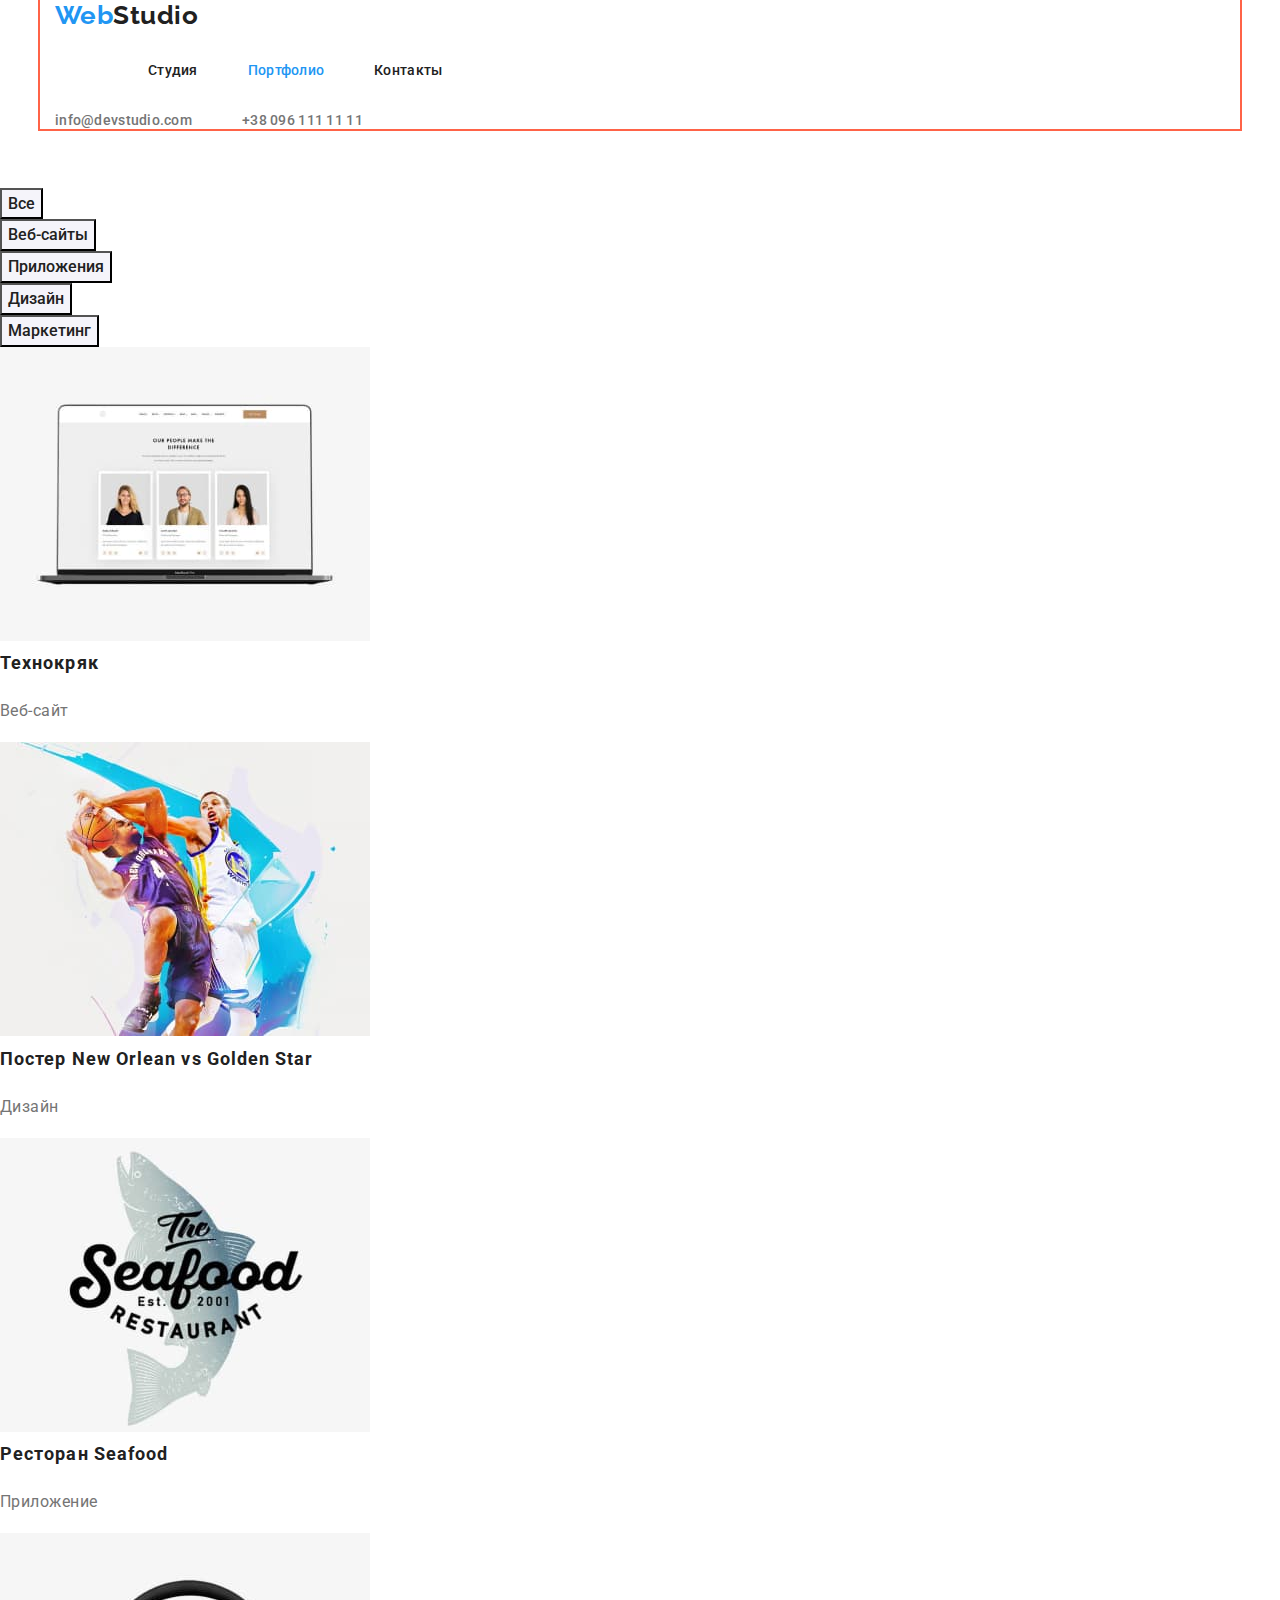
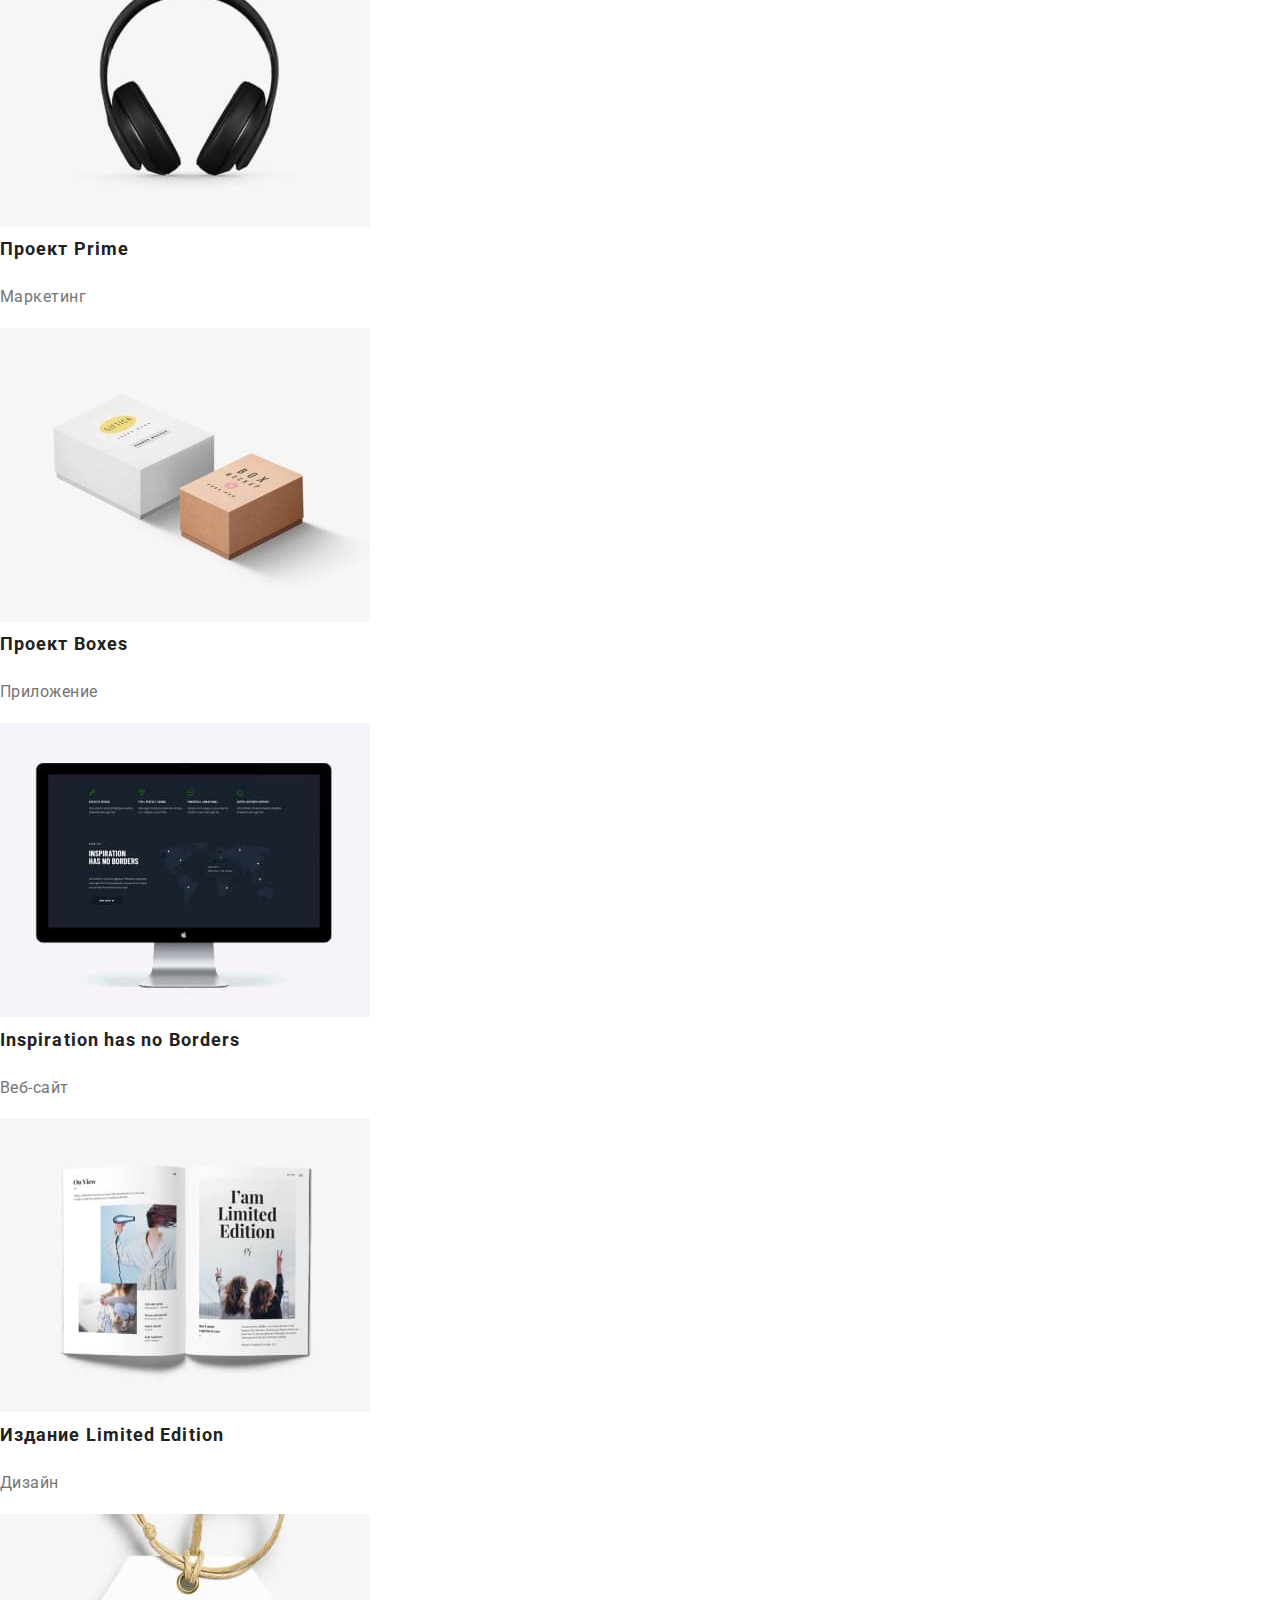
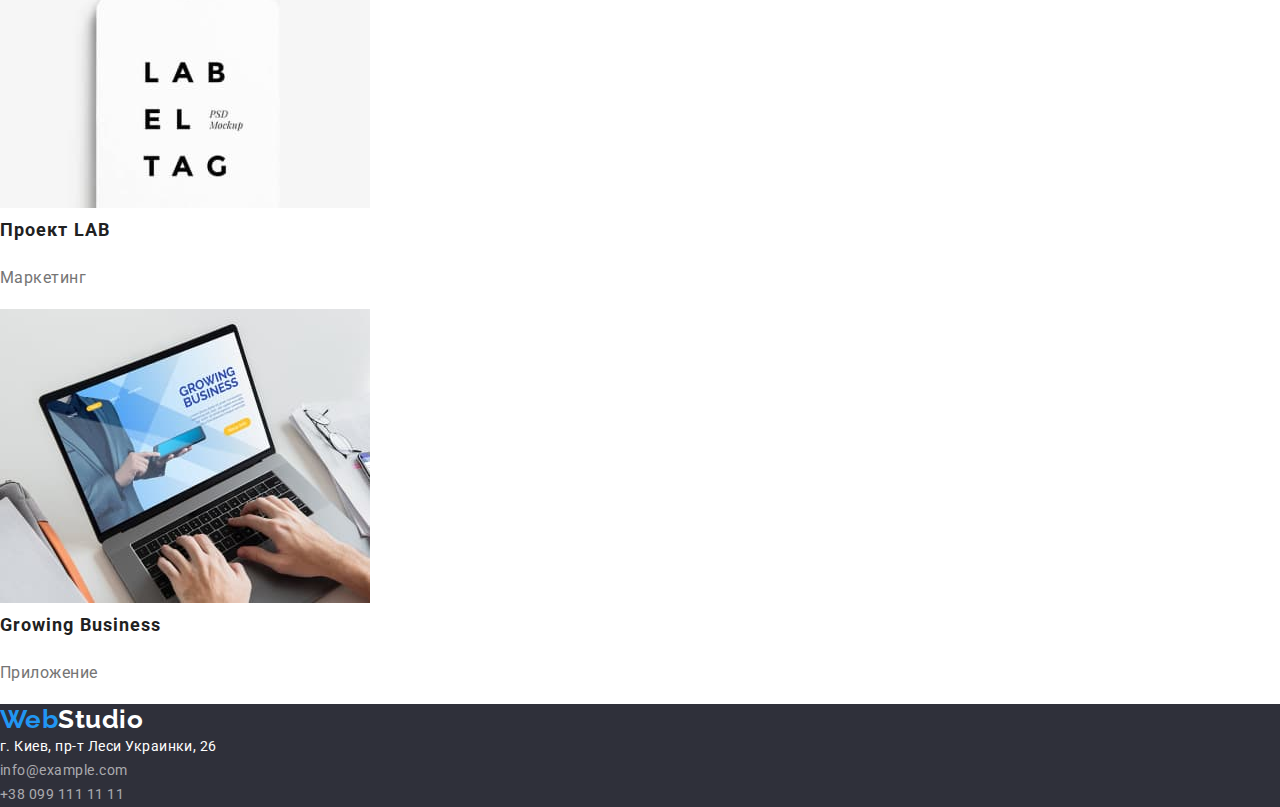
==== commit 41b69583: "check 2" ====
--- a/portfolio.html
+++ b/portfolio.html
@@ -71,7 +71,7 @@
               src="./images/portfolio/portfolio-project-2.jpg"
               alt="два баскетболиста борятся за мяч"
               width="370"
-              height="404"
+              height="294"
             />
             <h2 class="title">Постер New Orlean vs Golden Star</h2>
             <p class="text">Дизайн</p>
@@ -81,7 +81,7 @@
               src="/images/portfolio/portfolio-project-3.jpg"
               alt="рыба с текстовым логотипом ресторана"
               width="370"
-              height="404"
+              height="294"
             />
             <h2 class="title">Ресторан Seafood</h2>
             <p class="text">Приложение</p>
@@ -91,7 +91,7 @@
               src="./images/portfolio/portfolio-project-4.jpg"
               alt="наушники"
               width="370"
-              height="404"
+              height="294"
             />
             <h2 class="title">Проект Prime</h2>
             <p class="text">Маркетинг</p>
@@ -101,7 +101,7 @@
               src="./images/portfolio/portfolio-project-5.jpg"
               alt="две коробки"
               width="370"
-              height="404"
+              height="294"
             />
             <h2 class="title">Проект Boxes</h2>
             <p class="text">Приложение</p>
@@ -111,7 +111,7 @@
               src="./images/portfolio/portfolio-project-6.jpg"
               alt="монитор комьютера на экране которого отображается главная страница сайта"
               width="370"
-              height="404"
+              height="294"
             />
             <h2 class="title">Inspiration has no Borders</h2>
             <p class="text">Веб-сайт</p>
@@ -121,17 +121,17 @@
               src="./images/portfolio/portfolio-project-7.jpg"
               alt="журнал в котором показыны фото работы"
               width="370"
-              height="404"
+              height="294"
             />
             <h2 class="title">Издание Limited Edition</h2>
             <p class="text">Дизайн</p>
           </li>
           <li>
             <img
-              src="./images/portfolio/portfolio-project-8.png"
+              src="./images/portfolio/portfolio-project-8.jpg"
               alt="белая лейба проэкта"
               width="370"
-              height="404"
+              height="294"
             />
             <h2 class="title">Проект LAB</h2>
             <p class="text">Маркетинг</p>
@@ -141,7 +141,7 @@
               src="./images/portfolio/portfolio-project-9.jpg"
               alt="ноутбук на экране показана главная страница приложения"
               width="370"
-              height="404"
+              height="294"
             />
             <h2 class="title">Growing Business</h2>
             <p class="text">Приложение</p>
--- a/css/styles.css
+++ b/css/styles.css
@@ -8,287 +8,359 @@
 /* фон секций герой и футер #2F303A */
 
 :root {
-    --title-text-color: #212121;
-    --secondary-text-color: #757575;
-    --accent-color: #2196F3;
-    --white-color: #FFFFFF;
-    --white-transparent: rgba(255, 255, 255, 0.6);
-    --secondary-page-color: #F5F4FA;
-    --hero-footer-color: #2F303A;
-    --button-hover: #188CE8;
-
+  --title-text-color: #212121;
+  --secondary-text-color: #757575;
+  --accent-color: #2196f3;
+  --white-color: #ffffff;
+  --white-transparent: rgba(255, 255, 255, 0.6);
+  --secondary-page-color: #f5f4fa;
+  --hero-footer-color: #2f303a;
+  --button-hover: #188ce8;
 }
 
 /* общие */
 
 body {
-    background-color: var(--white-color)
-    color: var(--title-text-color);
-
-    font-family: Roboto, sans-serif;
-    letter-spacing: 0.03em;
-    font-weight: 400;
+  background-color: var(--white-color);
+  color: var(--title-text-color);
+
+  font-family: Roboto, sans-serif;
+  letter-spacing: 0.03em;
+  font-weight: 400;
 }
 
 .container {
-    width: 1200px;
-    padding-left: 15px;
-    padding-right: 15px;
-    margin-left: auto;
-    margin-right: auto;
-    outline: 2px solid tomato;
+  width: 1200px;
+  padding-left: 15px;
+  padding-right: 15px;
+  margin-left: auto;
+  margin-right: auto;
+  outline: 2px solid tomato;
 }
 
 .link {
-    text-decoration: none;
+  text-decoration: none;
+}
+
+.text {
+  color: var(--secondary-text-color);
+}
+
+.title {
+  font-weight: 700;
+}
+
+h1,
+h2,
+h3,
+h4,
+h5,
+h6,
+p {
+  margin-top: 0;
 }
 
 .list {
-    list-style: none;
-}
-
-.text {
-    color: var(--secondary-text-color);
-}
-
-.title {
-    font-weight: 700;
-}
-
+  list-style: none;
+  padding-left: 0;
+  margin: 0;
+}
+
+.section {
+  padding-top: 94px;
+  padding-bottom: 94px;
+}
 
 /* логотип */
 
 .logo {
-    color: var(--title-text-color);
-    text-decoration: none;
-    font-family: Raleway, sans-serif;
-    font-weight: 700;
-    font-size: 26px;
-    line-height: 1.19;
-    
-        
+  color: var(--title-text-color);
+  text-decoration: none;
+  font-family: Raleway, sans-serif;
+  font-weight: 700;
+  font-size: 26px;
+  line-height: 1.19;
 }
 
 .footer-line .footer-logo {
-    color: var(--white-color);
-    text-decoration: none;
-
-    font-family: Raleway, sans-serif;
-    font-weight: 700;
-    font-size: 26px;
-    line-height: 1.19;
+  color: var(--white-color);
+  text-decoration: none;
+
+  font-family: Raleway, sans-serif;
+  font-weight: 700;
+  font-size: 26px;
+  line-height: 1.19;
 }
 
 .logo-accent {
-    color: var(--accent-color);
+  color: var(--accent-color);
 }
 
 /* Верхняя линия (header) */
 
 .header-line {
-    background-color: var(--white-color);
+  background-color: var(--white-color);
 }
 
 .header-line .link.current {
-    color: var(--accent-color);
+  color: var(--accent-color);
+}
+
+.header-container {
+  display: flex;
+  align-items: center;
 }
 
 .header-nav {
-    display: flex; 
+  display: flex;
+  margin-top: 0px;
+  margin-bottom: 0px;
+  margin-left: 93px;
+  margin-right: 331px;
+  padding-left: 0px;
 }
 
 .header-nav .item:not(:last-child) {
-    margin-right: 50px;
+  margin-right: 50px;
 }
 
 .header-nav .link {
-    display: block;
-    padding-top: 32px;
-    padding-bottom: 32px;
-
-    color: var(--title-text-color);
-    font-weight: 500;
-    font-size: 14px;
-    line-height: 1.14;
-    letter-spacing: 0.02em;
+  display: block;
+  padding-top: 32px;
+  padding-bottom: 32px;
+
+  color: var(--title-text-color);
+  font-weight: 500;
+  font-size: 14px;
+  line-height: 1.14;
+  letter-spacing: 0.02em;
 }
 
 .header-nav .link:hover,
 .header-nav .link:focus {
-    color: var(--accent-color);
+  color: var(--accent-color);
 }
 
 .header-contacts {
-    display: flex;
+  display: flex;
+  padding-left: 0px;
+  margin: 0px;
 }
 
 .header-contacts .item:not(:last-child) {
-    margin-right: 50px;
+  margin-right: 50px;
 }
 
 .header-contacts .link {
-    color: var(--secondary-text-color);
-    font-weight: 500;
-    font-size: 14px;
-    line-height: 1.14;
-    letter-spacing: 0.02em;
+  padding-top: 32px;
+  padding-bottom: 32px;
+
+  color: var(--secondary-text-color);
+  font-weight: 500;
+  font-size: 14px;
+  line-height: 1.14;
+  letter-spacing: 0.02em;
 }
 
 .header-contacts .link:hover,
 .header-contacts .link:focus {
-    color: var(--accent-color);
+  color: var(--accent-color);
 }
 
 /*Шапка (hero) */
 
 .hero {
-    background-color: var(--hero-footer-color);
+  background-color: var(--hero-footer-color);
 }
 .hero-title {
-    color: var(--white-color);
-
-    font-weight: 900;
-    font-size: 44px;
-    line-height: 1.36;
-    text-align: center;
-    letter-spacing: 0.06em;
-    text-transform: uppercase;
+  width: 696px;
+  margin-left: auto;
+  margin-right: auto;
+  margin-bottom: 30px;
+  padding-top: 200px;
+
+  color: var(--white-color);
+  font-weight: 900;
+  font-size: 44px;
+  line-height: 1.36;
+  text-align: center;
+  letter-spacing: 0.06em;
+  text-transform: uppercase;
 }
 .hero-button {
-    background-color: var(--accent-color);
-    color: var(--white-color);
-    cursor:pointer;
-
-    font-family: inherit;
-    font-weight: 700;
-    font-size: 16px;
-    line-height: 1.87;
-    text-align: center; 
-    letter-spacing: 0.06em;
+  width: 200px;
+  height: 50px;
+  border-radius: 4px;
+  margin-left: 485px;
+  margin-bottom: 200px;
+
+  background-color: var(--accent-color);
+  color: var(--white-color);
+  box-shadow: 0px 4px 4px rgba(0, 0, 0, 0.15);
+  cursor: pointer;
+
+  font-family: inherit;
+  font-weight: 700;
+  font-size: 16px;
+  line-height: 1.87;
+  text-align: center;
+  letter-spacing: 0.06em;
 }
 
 .hero-button:hover,
 .hero-button:focus {
-    background-color: var(--button-hover);
-    color: var(--white-color);
+  background-color: var(--button-hover);
+  color: var(--white-color);
 }
 
 /* Особенности */
 
+.peculiarities-list {
+  display: flex;
+}
+
 .peculiarities-list .title {
-    font-size: 14px;
-    line-height: 1.14;
-    text-transform: uppercase;
+  font-size: 14px;
+  line-height: 1.14;
+  text-transform: uppercase;
 }
 
 .peculiarities-list .text {
-    font-weight: 400;
-    font-size: 14px;
-    line-height: 1.71;
+  font-weight: 400;
+  font-size: 14px;
+  line-height: 1.71;
+}
+
+.peculiarities-list .item:not(:last-child) {
+  margin-right: 30px;
 }
 
 /* Чем мы занимаемся */
 
 .headline {
-    font-size: 36px;
-    line-height: 1.16;
-    text-align: center;
+  font-size: 36px;
+  line-height: 1.16;
+  text-align: center;
+  margin-top: 94px;
+  margin-bottom: 50px;
+}
+
+.activity {
+  display: flex;
+}
+
+.activity .item:not(:last-child) {
+  margin-right: 30px;
 }
 
 /* Наша команда */
 
 .our-team {
-    background-color: var(--secondary-page-color);
+  background-color: var(--secondary-page-color);
+}
+
+.team-list .item:not(:last-child) {
+  margin-right: 30px;
+}
+
+.team-list {
+  display: flex;
 }
 
 .our-team .title {
-    font-size: 36px;
-    line-height: 42px;
-    text-align: center;
+  margin-bottom: 50px;
+
+  font-size: 36px;
+  line-height: 42px;
+  text-align: center;
+}
+
+.team-card {
+  width: 270px;
+  height: 368px;
+  border-radius: 0px 0px 4px 4px;
+
+  background-color: var(--white-color);
+  box-shadow: 0px 1px 3px rgba(0, 0, 0, 0.12), 0px 1px 1px rgba(0, 0, 0, 0.14),
+    0px 2px 1px rgba(0, 0, 0, 0.2);
 }
 
 .team-list .employees {
-    font-weight: 500;
-    font-size: 16px;
-    line-height: 1.19px;
-    text-align: center;
+  margin-top: 30px;
+  padding-bottom: 10px;
+
+  font-weight: 500;
+  font-size: 16px;
+  line-height: 1.19px;
+  text-align: center;
 }
 
 .team-list .text {
-    font-weight: 400;
-    font-size: 16px;
-    line-height: 1.19px;
-    text-align: center;
+  font-weight: 400;
+  font-size: 16px;
+  line-height: 1.19px;
+  text-align: center;
 }
 
 /* подвал (footer) */
 
 .footer-line {
-    background-color: var(--hero-footer-color);
+  background-color: var(--hero-footer-color);
 }
 
 .footer-list .footer-address {
-    color: var(--white-color);
+  color: var(--white-color);
 }
 
 .footer-list a {
-    color: var(--white-transparent);
-    font-style: normal;
-    font-weight: 400;
-    font-size: 14px;
-    line-height: 1.71;
+  color: var(--white-transparent);
+  font-style: normal;
+  font-weight: 400;
+  font-size: 14px;
+  line-height: 1.71;
 }
 
 .footer-list a:hover,
 .footer-list a:focus {
-    color: var(--accent-color);
-}
-
+  color: var(--accent-color);
+}
 
 /* ПОРТФОЛИО */
 
-
 .portfolio-title {
-    visibility: hidden
+  visibility: hidden;
 }
 
 /* фильтр кнопок */
 
 .button-list .button {
-    background-color: var(--secondary-page-color);
-    color: var(--title-text-color);
-    cursor: pointer;
-    
-    font-family: inherit;
-    font-weight: 500;
-    line-height: 1.62;
-    font-size: 16px;
-    text-align: center;
+  background-color: var(--secondary-page-color);
+  color: var(--title-text-color);
+  cursor: pointer;
+
+  font-family: inherit;
+  font-weight: 500;
+  line-height: 1.62;
+  font-size: 16px;
+  text-align: center;
 }
 
 .button-list button:hover,
 .button-list button:focus {
-    background-color: var(--accent-color);
-    color: var(--white-color);
+  background-color: var(--accent-color);
+  color: var(--white-color);
 }
 
 /* Примеры работ */
 
 .work-list .title {
-    font-size: 18px;
-        line-height: 2;
-        letter-spacing: 0.06em;
+  font-size: 18px;
+  line-height: 2;
+  letter-spacing: 0.06em;
 }
 
 .work-list .text {
-    font-weight: 400;
-    font-size: 16px;
-    line-height: 1.87;
-}
-
-
-
-
-
-
-
+  font-weight: 400;
+  font-size: 16px;
+  line-height: 1.87;
+}
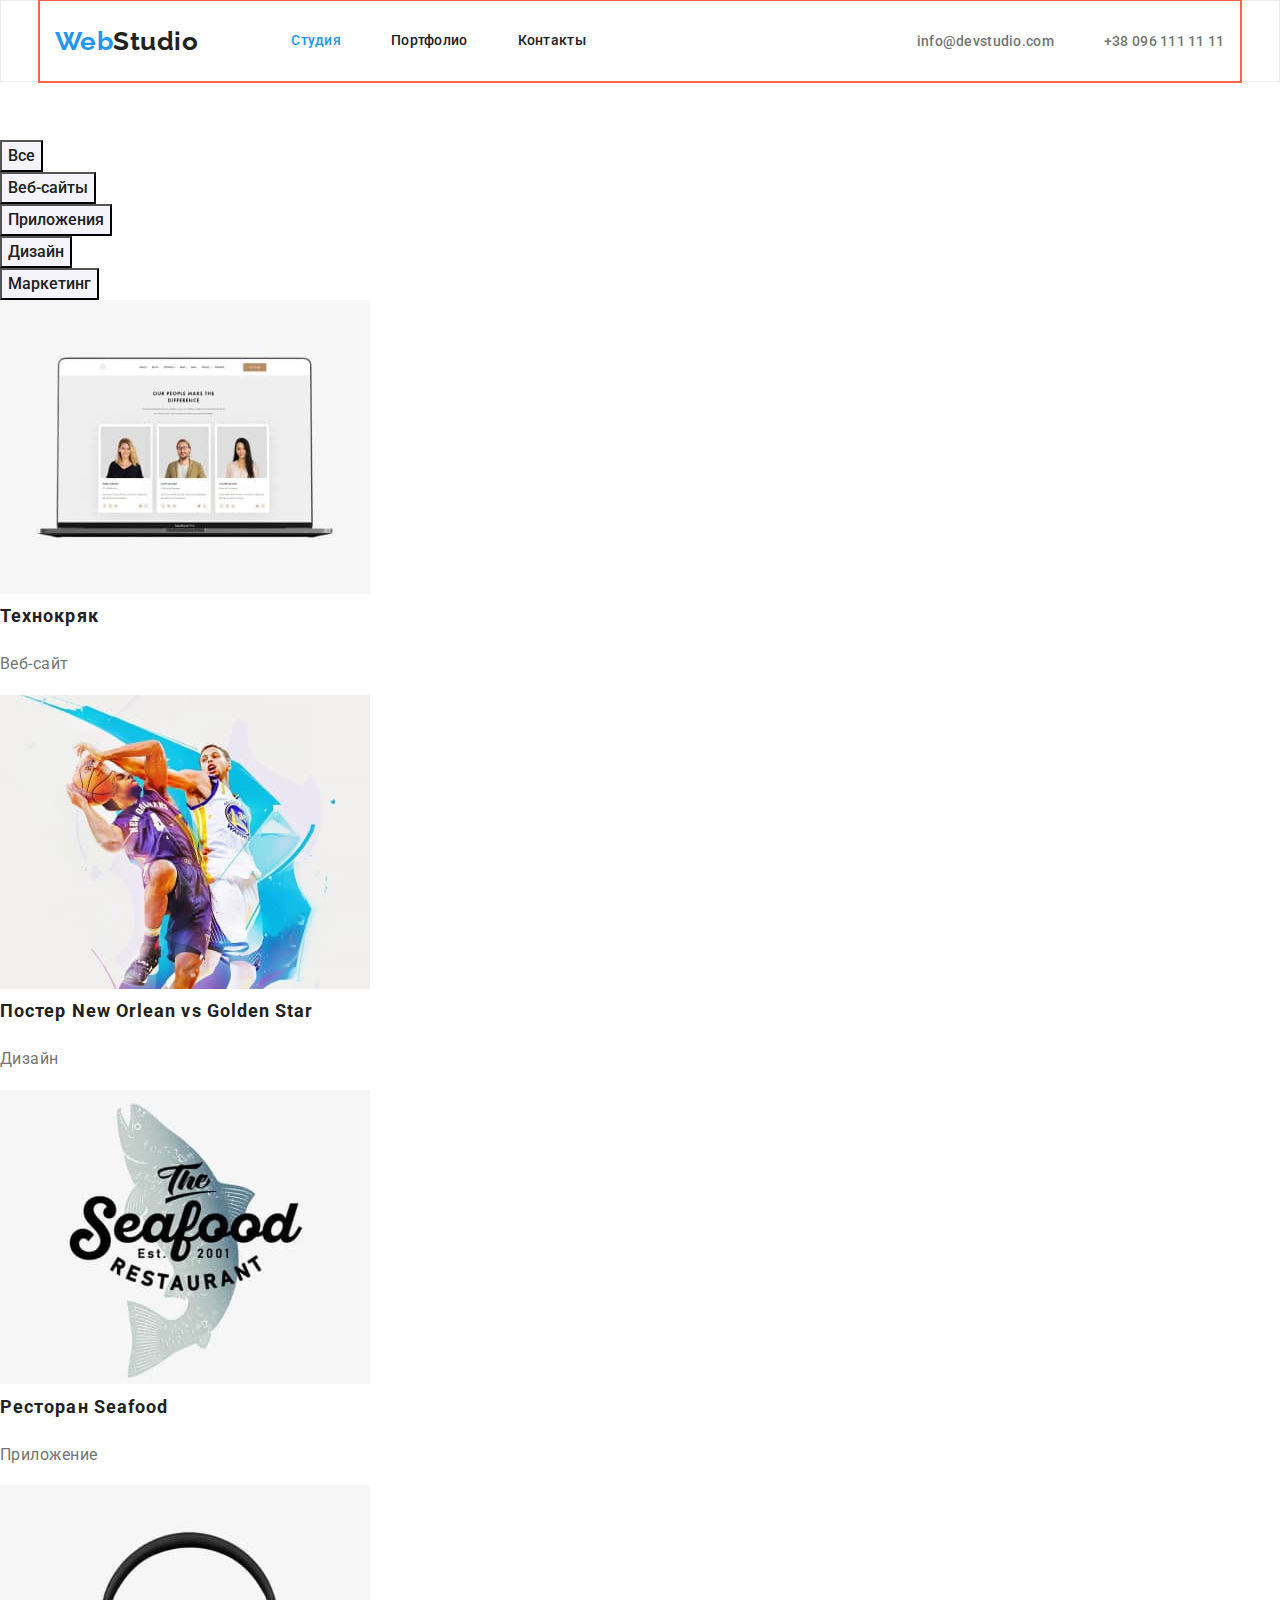
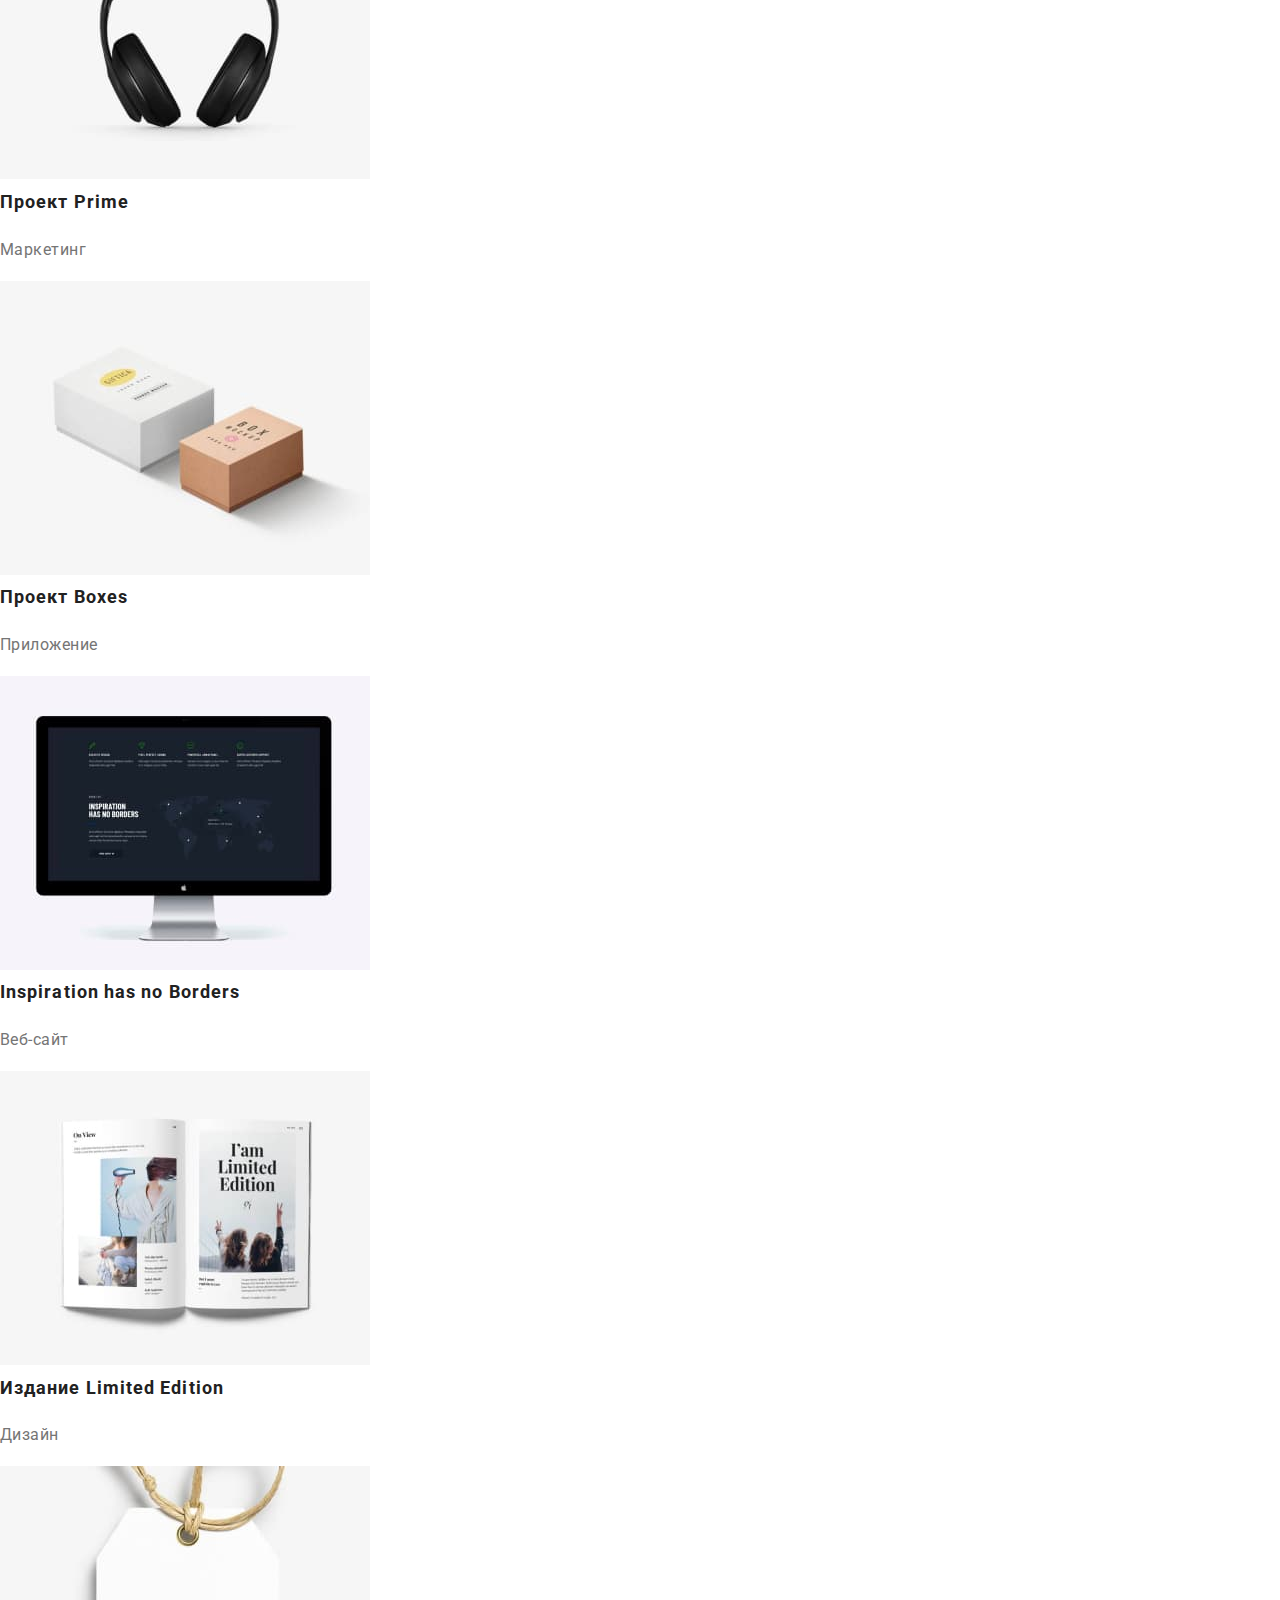
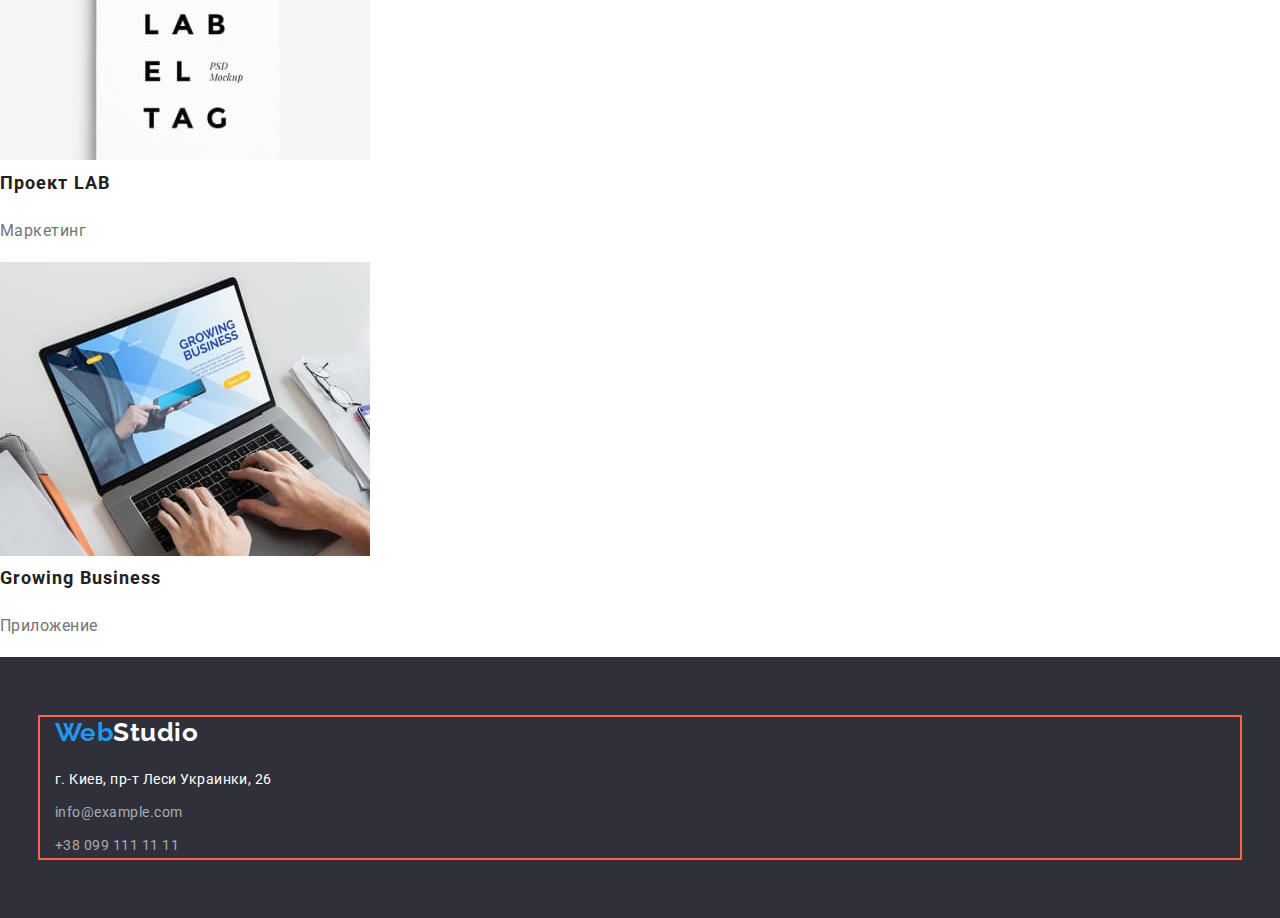
==== commit e3c0cfdd: "finish list studio" ====
--- a/portfolio.html
+++ b/portfolio.html
@@ -20,12 +20,12 @@
     <!--Верхняя линия-->
 
     <header class="header-line">
-      <div class="container">
+      <div class="container header-container">
         <a href="index.html" class="logo"><span class="logo-accent">Web</span>Studio</a>
         <nav>
           <ul class="header-nav list">
-            <li class="item"><a href="./index.html" class="link">Студия</a></li>
-            <li class="item"><a href="./portfolio.html" class="link current">Портфолио</a></li>
+            <li class="item"><a href="./index.html" class="link current">Студия</a></li>
+            <li class="item"><a href="./portfolio.html" class="link">Портфолио</a></li>
             <li class="item"><a href="#" class="link">Контакты</a></li>
           </ul>
         </nav>
@@ -153,26 +153,28 @@
     <!--Подвал-->
 
     <footer class="footer-line">
-      <a href="index.html" class="footer-logo"><span class="logo-accent">Web</span>Studio</a>
-      <address>
-        <ul class="footer-list list">
-          <li>
-            <a
-              href="https://goo.gl/maps/cAfCM62VBtgG5pma7"
-              class="footer-address link"
-              target="_blank"
-              rel="noopener noreferrer"
-              >г. Киев, пр-т Леси Украинки, 26</a
-            >
-          </li>
-          <li>
-            <a href="maito:info@example.com" class="link">info@example.com</a>
-          </li>
-          <li>
-            <a href="tel:+380991111111" class="link">+38 099 111 11 11</a>
-          </li>
-        </ul>
-      </address>
+      <div class="container">
+        <a href="index.html" class="footer-logo"><span class="logo-accent">Web</span>Studio</a>
+        <address>
+          <ul class="footer-list list">
+            <li class="item">
+              <a
+                href="https://goo.gl/maps/cAfCM62VBtgG5pma7"
+                class="footer-address link"
+                target="_blank"
+                rel="noopener noreferrer"
+                >г. Киев, пр-т Леси Украинки, 26</a
+              >
+            </li>
+            <li class="item">
+              <a href="maito:info@example.com" class="link">info@example.com</a>
+            </li>
+            <li class="item">
+              <a href="tel:+380991111111" class="link">+38 099 111 11 11</a>
+            </li>
+          </ul>
+        </address>
+      </div>
     </footer>
   </body>
 </html>
--- a/css/styles.css
+++ b/css/styles.css
@@ -100,6 +100,7 @@
 
 .header-line {
   background-color: var(--white-color);
+  border: 1px solid #ececec;
 }
 
 .header-line .link.current {
@@ -306,10 +307,21 @@
 
 .footer-line {
   background-color: var(--hero-footer-color);
+  padding-top: 60px;
+  padding-bottom: 60px;
 }
 
 .footer-list .footer-address {
   color: var(--white-color);
+}
+
+.footer-logo {
+  display: block;
+  margin-bottom: 20px;
+}
+
+.footer-list .item:not(:last-child) {
+  margin-bottom: 9px;
 }
 
 .footer-list a {
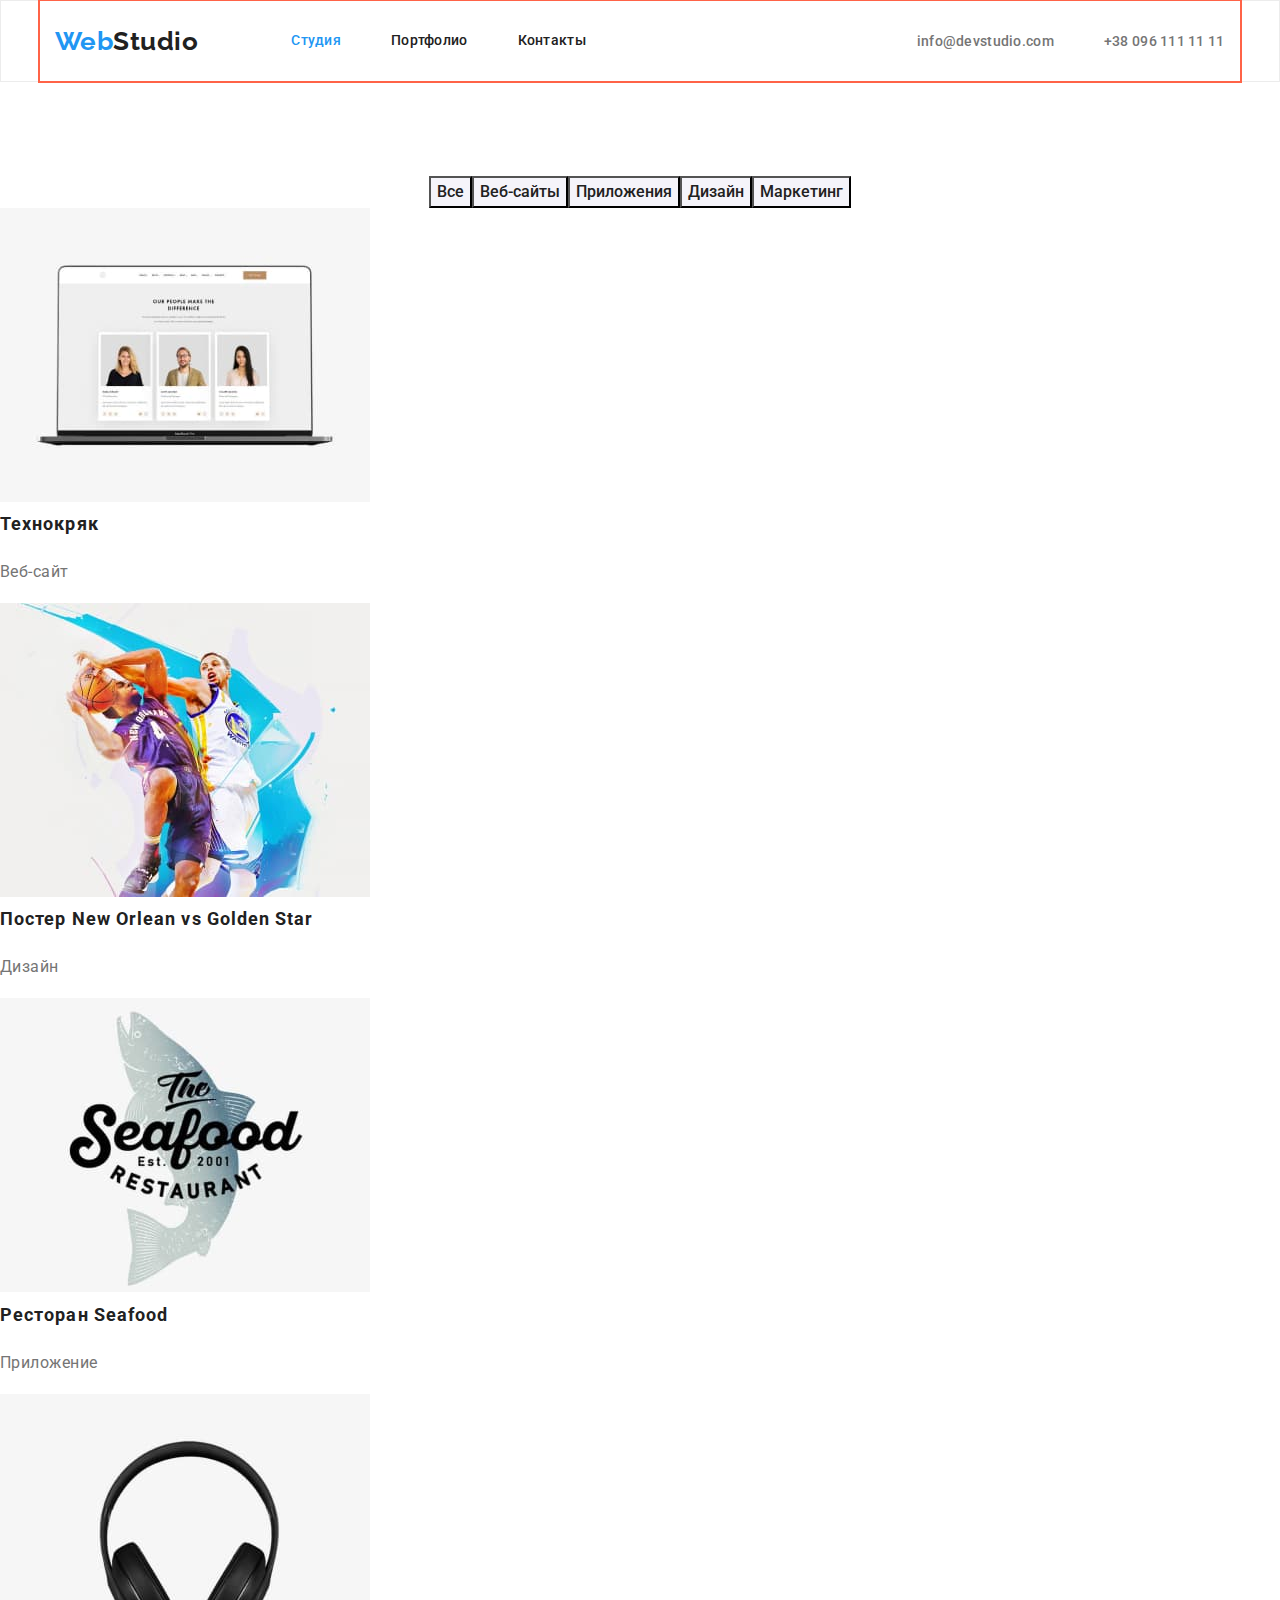
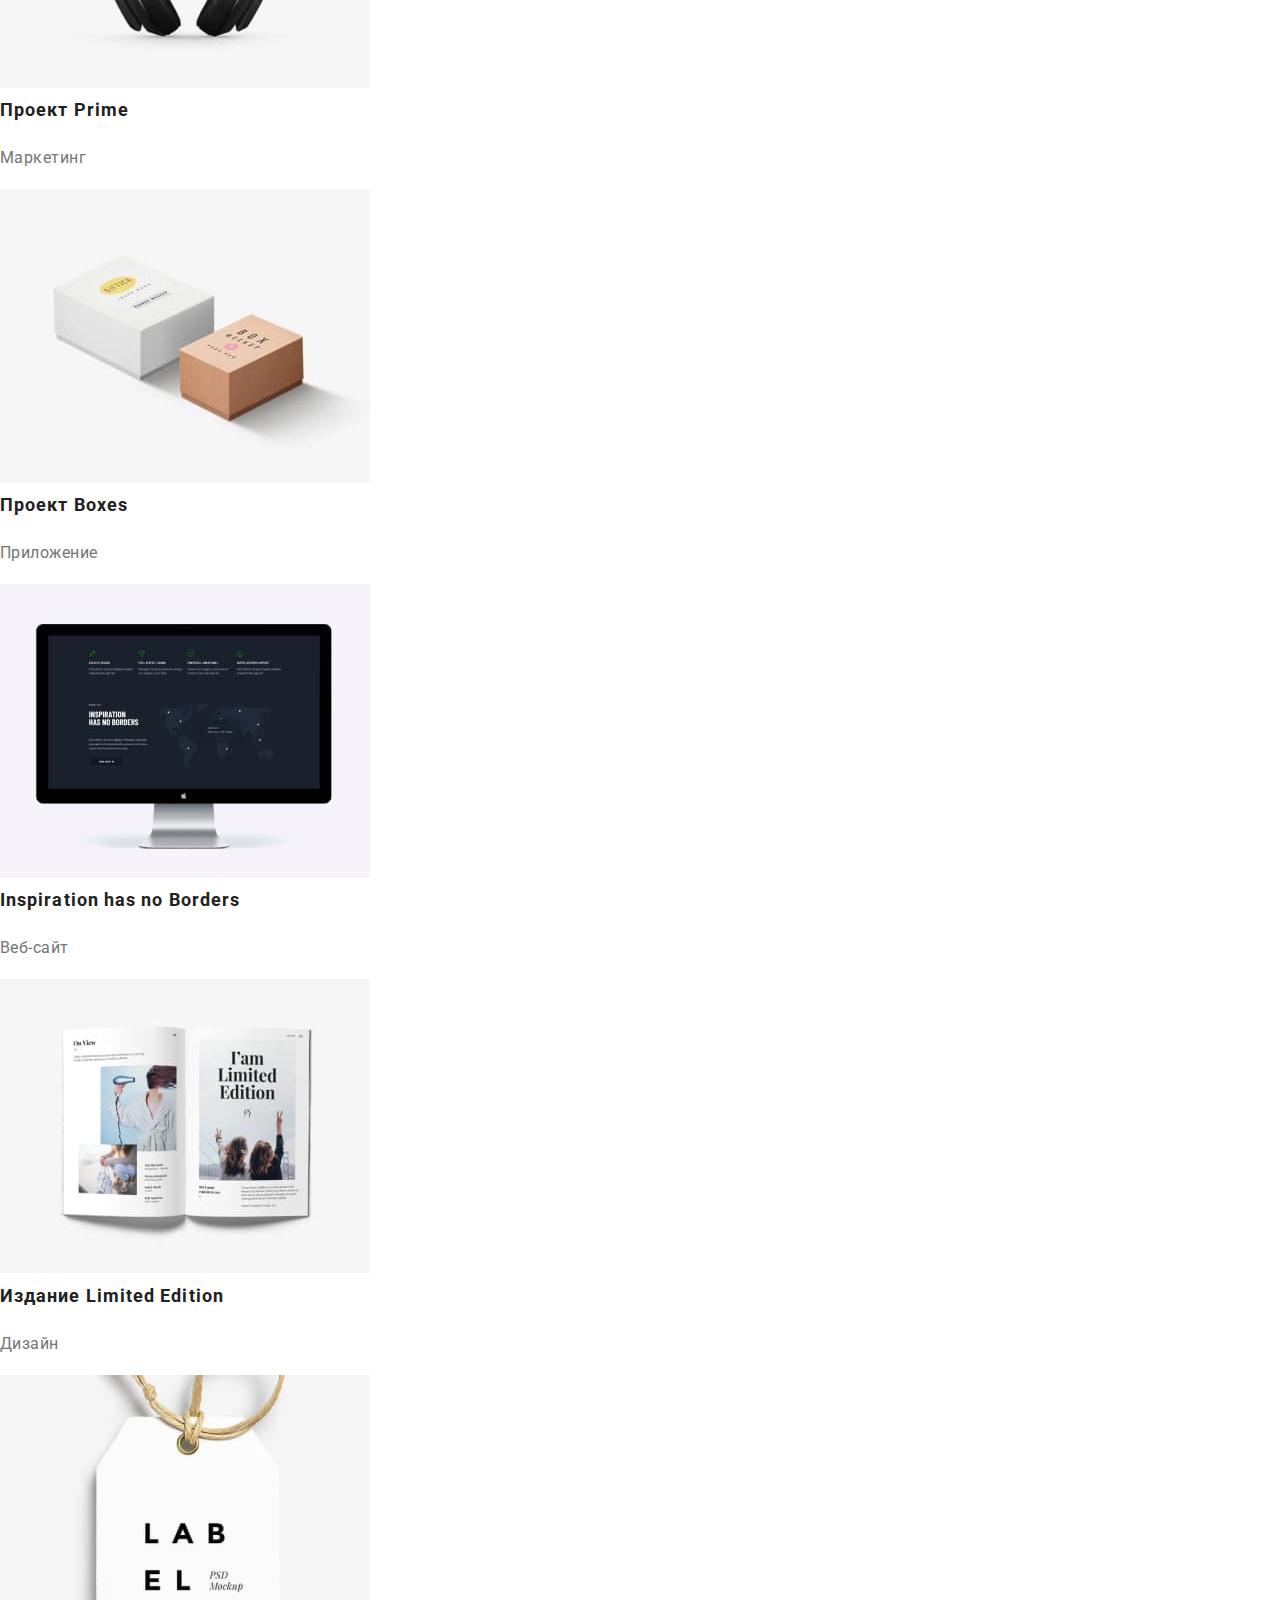
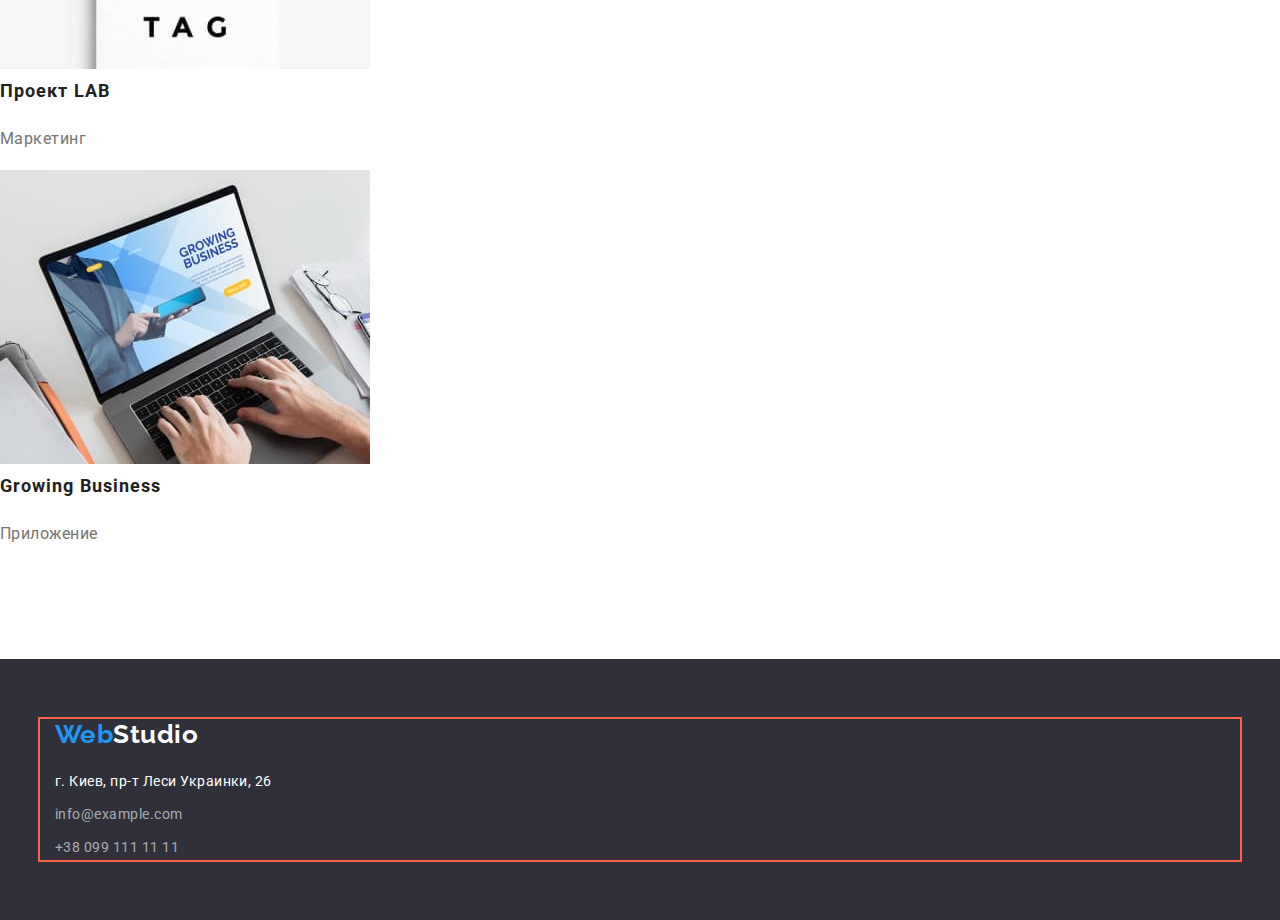
==== commit 6191a5f1: "check 3" ====
--- a/portfolio.html
+++ b/portfolio.html
@@ -40,8 +40,8 @@
     </header>
 
     <main>
-      <section>
-        <h1 class="portfolio-title">Портфолио</h1>
+      <section class="section">
+        <h1 class="visually-hidden">Портфолио</h1>
 
         <!--Фильтр кнопок-->
 
--- a/css/styles.css
+++ b/css/styles.css
@@ -339,11 +339,26 @@
 
 /* ПОРТФОЛИО */
 
-.portfolio-title {
+.visually-hidden {
   visibility: hidden;
+  position: absolute;
+  width: 1px;
+  height: 1px;
+  margin: -1px;
+  border: 0;
+  padding: 0;
+
+  white-space: nowrap;
+  clip-path: inset(100%);
+  clip: rect(0 0 0 0);
+  overflow: hidden;
 }
 
 /* фильтр кнопок */
+.button-list {
+  display: flex;
+  justify-content: center;
+}
 
 .button-list .button {
   background-color: var(--secondary-page-color);
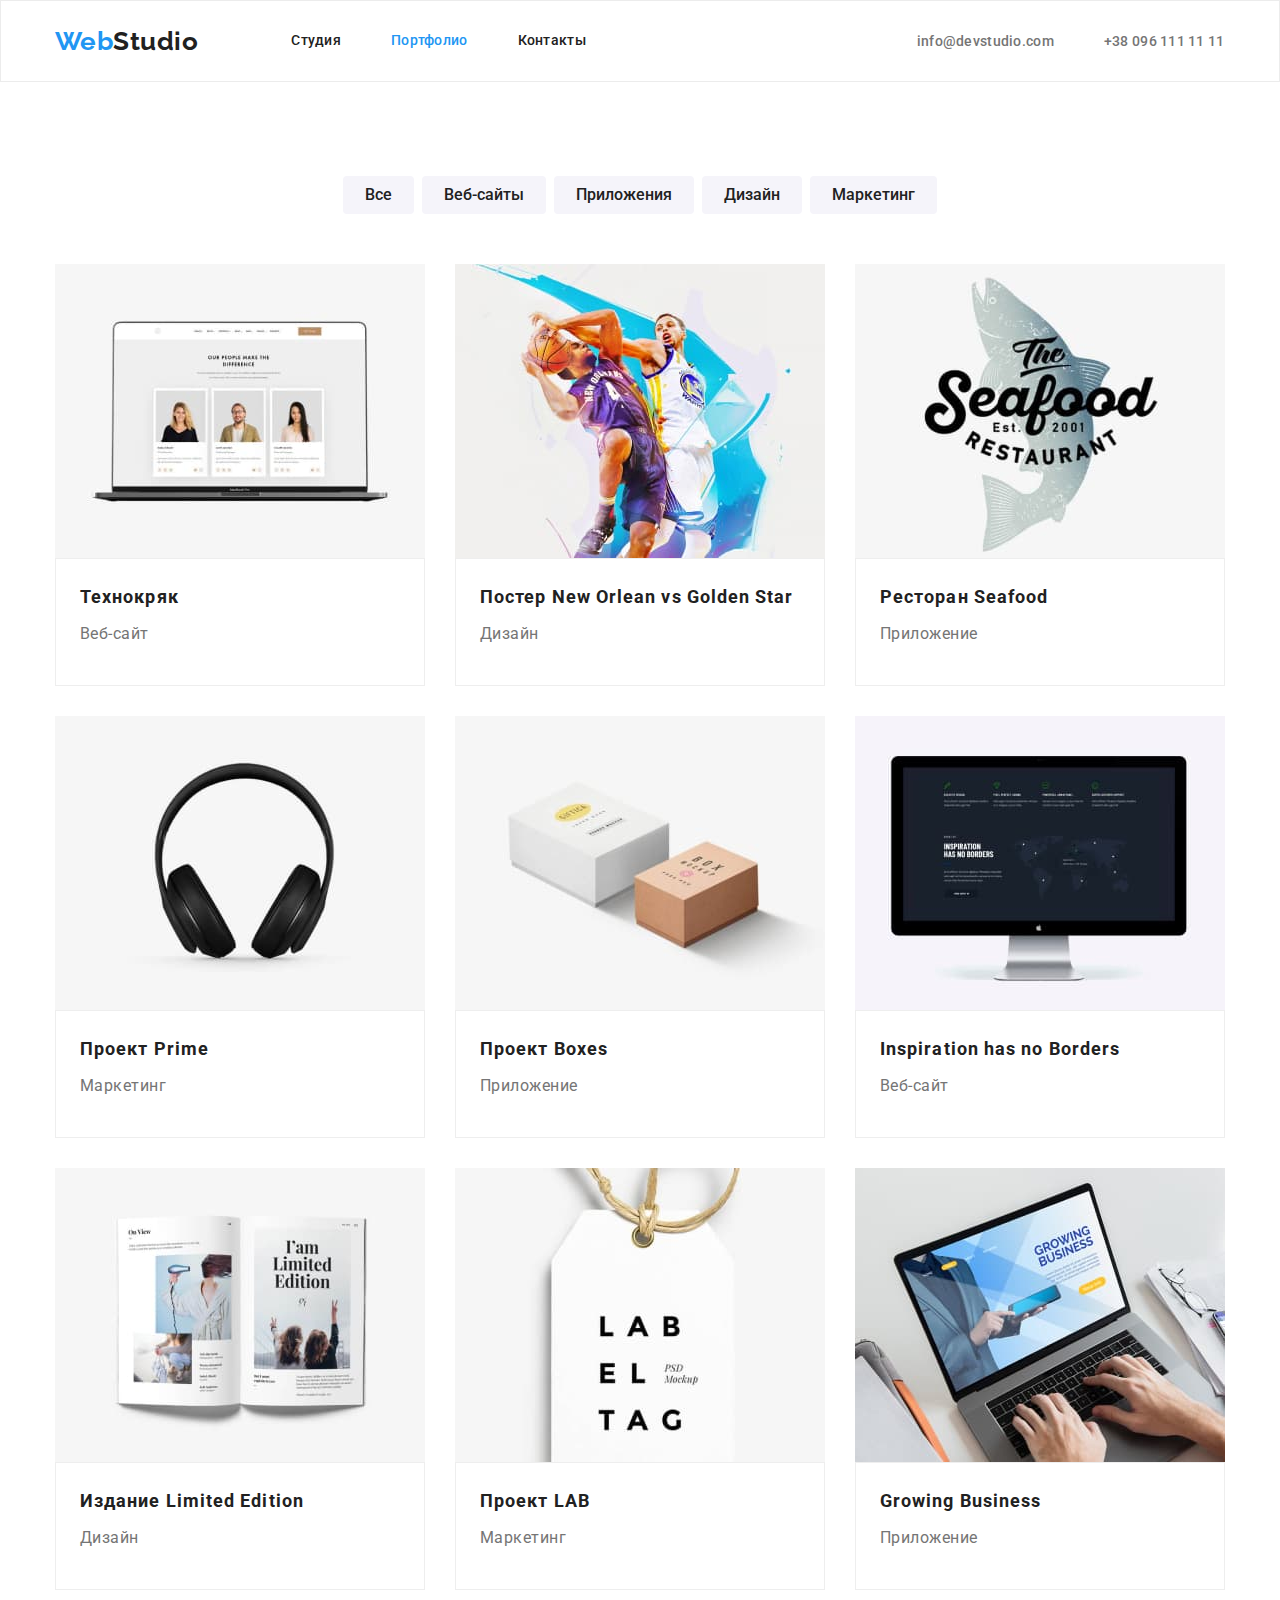
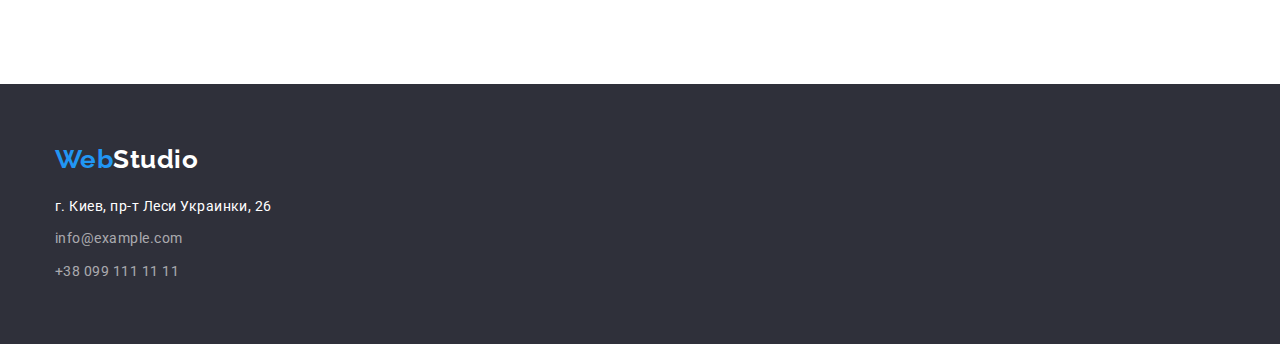
==== commit f8ab6465: "finish" ====
--- a/portfolio.html
+++ b/portfolio.html
@@ -24,8 +24,8 @@
         <a href="index.html" class="logo"><span class="logo-accent">Web</span>Studio</a>
         <nav>
           <ul class="header-nav list">
-            <li class="item"><a href="./index.html" class="link current">Студия</a></li>
-            <li class="item"><a href="./portfolio.html" class="link">Портфолио</a></li>
+            <li class="item"><a href="./index.html" class="link">Студия</a></li>
+            <li class="item"><a href="./portfolio.html" class="link current">Портфолио</a></li>
             <li class="item"><a href="#" class="link">Контакты</a></li>
           </ul>
         </nav>
@@ -41,112 +41,159 @@
 
     <main>
       <section class="section">
-        <h1 class="visually-hidden">Портфолио</h1>
-
-        <!--Фильтр кнопок-->
-
-        <ul class="button-list list">
-          <li><button type="button" class="button">Все</button></li>
-          <li><button type="button" class="button">Веб-сайты</button></li>
-          <li><button type="button" class="button">Приложения</button></li>
-          <li><button type="button" class="button">Дизайн</button></li>
-          <li><button type="button" class="button">Маркетинг</button></li>
-        </ul>
+        <div class="container">
+          <h1 class="visually-hidden">Портфолио</h1>
+
+          <!--Фильтр кнопок-->
+
+          <ul class="button-list list">
+            <li class="item"><button type="button" class="button">Все</button></li>
+            <li class="item"><button type="button" class="button">Веб-сайты</button></li>
+            <li class="item"><button type="button" class="button">Приложения</button></li>
+            <li class="item"><button type="button" class="button">Дизайн</button></li>
+            <li class="item"><button type="button" class="button">Маркетинг</button></li>
+          </ul>
+        </div>
 
         <!-- Примеры работ -->
-
-        <ul class="work-list list">
-          <li>
-            <img
-              src="./images/portfolio/portfolio-project-1.jpg"
-              alt="ноутбук на экране которого показана главная страница сайта"
-              width="370"
-              height="294"
-            />
-            <h2 class="title">Технокряк</h2>
-            <p class="text">Веб-сайт</p>
-          </li>
-          <li>
-            <img
-              src="./images/portfolio/portfolio-project-2.jpg"
-              alt="два баскетболиста борятся за мяч"
-              width="370"
-              height="294"
-            />
-            <h2 class="title">Постер New Orlean vs Golden Star</h2>
-            <p class="text">Дизайн</p>
-          </li>
-          <li>
-            <img
-              src="/images/portfolio/portfolio-project-3.jpg"
-              alt="рыба с текстовым логотипом ресторана"
-              width="370"
-              height="294"
-            />
-            <h2 class="title">Ресторан Seafood</h2>
-            <p class="text">Приложение</p>
-          </li>
-          <li>
-            <img
-              src="./images/portfolio/portfolio-project-4.jpg"
-              alt="наушники"
-              width="370"
-              height="294"
-            />
-            <h2 class="title">Проект Prime</h2>
-            <p class="text">Маркетинг</p>
-          </li>
-          <li>
-            <img
-              src="./images/portfolio/portfolio-project-5.jpg"
-              alt="две коробки"
-              width="370"
-              height="294"
-            />
-            <h2 class="title">Проект Boxes</h2>
-            <p class="text">Приложение</p>
-          </li>
-          <li>
-            <img
-              src="./images/portfolio/portfolio-project-6.jpg"
-              alt="монитор комьютера на экране которого отображается главная страница сайта"
-              width="370"
-              height="294"
-            />
-            <h2 class="title">Inspiration has no Borders</h2>
-            <p class="text">Веб-сайт</p>
-          </li>
-          <li>
-            <img
-              src="./images/portfolio/portfolio-project-7.jpg"
-              alt="журнал в котором показыны фото работы"
-              width="370"
-              height="294"
-            />
-            <h2 class="title">Издание Limited Edition</h2>
-            <p class="text">Дизайн</p>
-          </li>
-          <li>
-            <img
-              src="./images/portfolio/portfolio-project-8.jpg"
-              alt="белая лейба проэкта"
-              width="370"
-              height="294"
-            />
-            <h2 class="title">Проект LAB</h2>
-            <p class="text">Маркетинг</p>
-          </li>
-          <li>
-            <img
-              src="./images/portfolio/portfolio-project-9.jpg"
-              alt="ноутбук на экране показана главная страница приложения"
-              width="370"
-              height="294"
-            />
-            <h2 class="title">Growing Business</h2>
-            <p class="text">Приложение</p>
-          </li>
-        </ul>
+        <div class="container">
+          <ul class="work-list list">
+            <li class="item">
+              <div class="work-card">
+                <img
+                  src="./images/portfolio/portfolio-project-1.jpg"
+                  alt="ноутбук на экране которого показана главная страница сайта"
+                  width="370"
+                  height="294"
+                />
+                <div class="card-content">
+                  <h2 class="title">Технокряк</h2>
+                  <p class="text">Веб-сайт</p>
+                </div>
+              </div>
+            </li>
+
+            <li class="item">
+              <div class="work-card">
+                <img
+                  src="./images/portfolio/portfolio-project-2.jpg"
+                  alt="два баскетболиста борятся за мяч"
+                  width="370"
+                  height="294"
+                />
+                <div class="card-content">
+                  <h2 class="title">Постер New Orlean vs Golden Star</h2>
+                  <p class="text">Дизайн</p>
+                </div>
+              </div>
+            </li>
+
+            <li class="item">
+              <div class="work-card">
+                <img
+                  src="/images/portfolio/portfolio-project-3.jpg"
+                  alt="рыба с текстовым логотипом ресторана"
+                  width="370"
+                  height="294"
+                />
+                <div class="card-content">
+                  <h2 class="title">Ресторан Seafood</h2>
+                  <p class="text">Приложение</p>
+                </div>
+              </div>
+            </li>
+
+            <li class="item">
+              <div class="work-card">
+                <img
+                  src="./images/portfolio/portfolio-project-4.jpg"
+                  alt="наушники"
+                  width="370"
+                  height="294"
+                />
+                <div class="card-content">
+                  <h2 class="title">Проект Prime</h2>
+                  <p class="text">Маркетинг</p>
+                </div>
+              </div>
+            </li>
+
+            <li class="item">
+              <div class="work-card">
+                <img
+                  src="./images/portfolio/portfolio-project-5.jpg"
+                  alt="две коробки"
+                  width="370"
+                  height="294"
+                />
+                <div class="card-content">
+                  <h2 class="title">Проект Boxes</h2>
+                  <p class="text">Приложение</p>
+                </div>
+              </div>
+            </li>
+
+            <li class="item">
+              <div class="work-card">
+                <img
+                  src="./images/portfolio/portfolio-project-6.jpg"
+                  alt="монитор комьютера на экране которого отображается главная страница сайта"
+                  width="370"
+                  height="294"
+                />
+                <div class="card-content">
+                  <h2 class="title">Inspiration has no Borders</h2>
+                  <p class="text">Веб-сайт</p>
+                </div>
+              </div>
+            </li>
+
+            <li class="item">
+              <div class="work-card">
+                <img
+                  src="./images/portfolio/portfolio-project-7.jpg"
+                  alt="журнал в котором показыны фото работы"
+                  width="370"
+                  height="294"
+                />
+                <div class="card-content">
+                  <h2 class="title">Издание Limited Edition</h2>
+                  <p class="text">Дизайн</p>
+                </div>
+              </div>
+            </li>
+
+            <li class="item">
+              <div class="work-card">
+                <img
+                  src="./images/portfolio/portfolio-project-8.jpg"
+                  alt="белая лейба проэкта"
+                  width="370"
+                  height="294"
+                />
+                <div class="card-content">
+                  <h2 class="title">Проект LAB</h2>
+                  <p class="text">Маркетинг</p>
+                </div>
+              </div>
+            </li>
+
+            <li class="item">
+              <div class="work-card">
+                <img
+                  src="./images/portfolio/portfolio-project-9.jpg"
+                  alt="ноутбук на экране показана главная страница приложения"
+                  width="370"
+                  height="294"
+                />
+                <div class="card-content">
+                  <h2 class="title">Growing Business</h2>
+                  <p class="text">Приложение</p>
+                </div>
+              </div>
+            </li>
+          </ul>
+        </div>
       </section>
     </main>
 
--- a/css/styles.css
+++ b/css/styles.css
@@ -16,9 +16,15 @@
   --secondary-page-color: #f5f4fa;
   --hero-footer-color: #2f303a;
   --button-hover: #188ce8;
+
+  --work-list-gap: 30px;
 }
 
 /* общие */
+
+img {
+  display: block;
+}
 
 body {
   background-color: var(--white-color);
@@ -35,7 +41,6 @@
   padding-right: 15px;
   margin-left: auto;
   margin-right: auto;
-  outline: 2px solid tomato;
 }
 
 .link {
@@ -358,11 +363,16 @@
 .button-list {
   display: flex;
   justify-content: center;
+  margin-bottom: 50px;
 }
 
 .button-list .button {
+  padding: 6px 22px;
+  border-radius: 4px;
+
   background-color: var(--secondary-page-color);
   color: var(--title-text-color);
+  border: var(--secondary-page-color);
   cursor: pointer;
 
   font-family: inherit;
@@ -378,9 +388,15 @@
   color: var(--white-color);
 }
 
+.button-list .item:not(:last-child) {
+  margin-right: 8px;
+}
+
 /* Примеры работ */
 
 .work-list .title {
+  margin-bottom: 4px;
+
   font-size: 18px;
   line-height: 2;
   letter-spacing: 0.06em;
@@ -391,3 +407,23 @@
   font-size: 16px;
   line-height: 1.87;
 }
+
+.work-list {
+  display: flex;
+  flex-wrap: wrap;
+
+  margin-left: calc(-1 * var(--work-list-gap));
+  margin-top: calc(-1 * var(--work-list-gap));
+}
+
+.work-list > .item {
+  flex-basis: calc(100% / 3 - var(--work-list-gap));
+
+  margin-left: var(--work-list-gap);
+  margin-top: var(--work-list-gap);
+}
+
+.card-content {
+  border: 1px solid #eeeeee;
+  padding: 20px 24px;
+}
